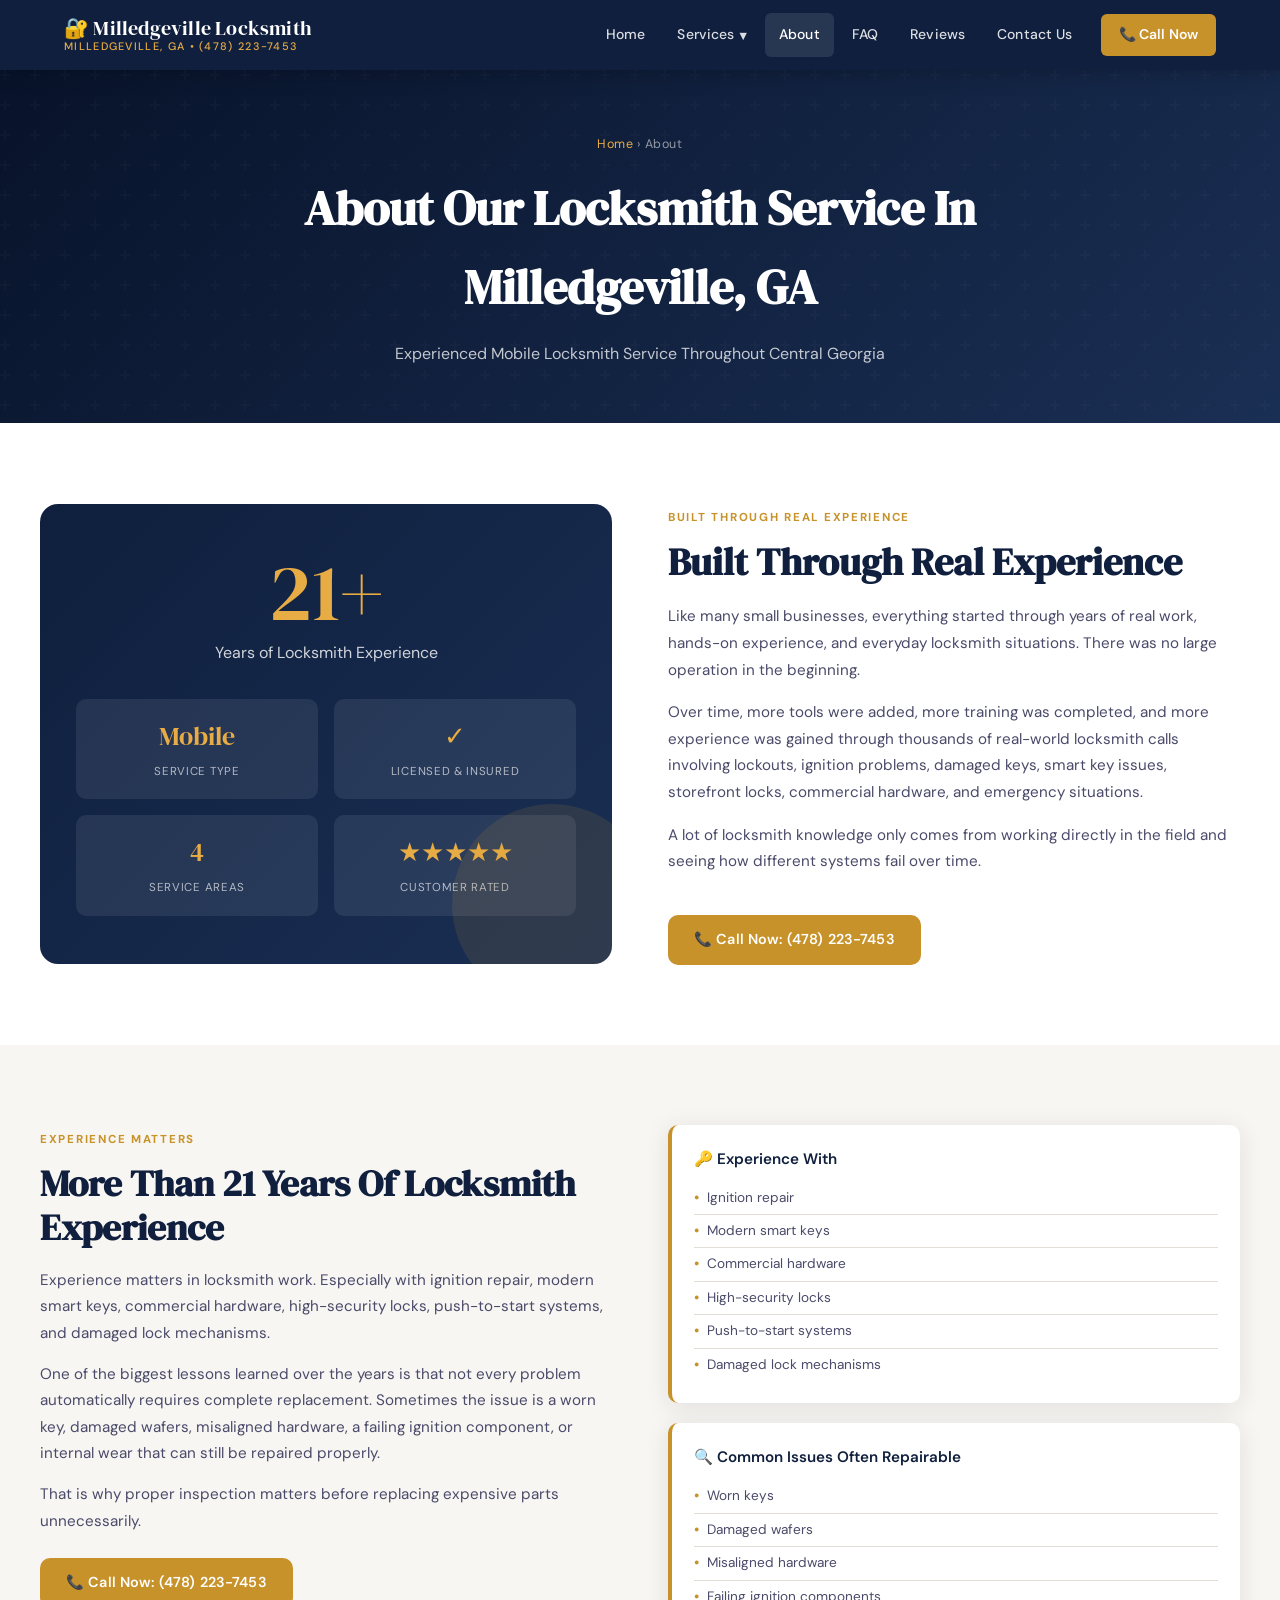
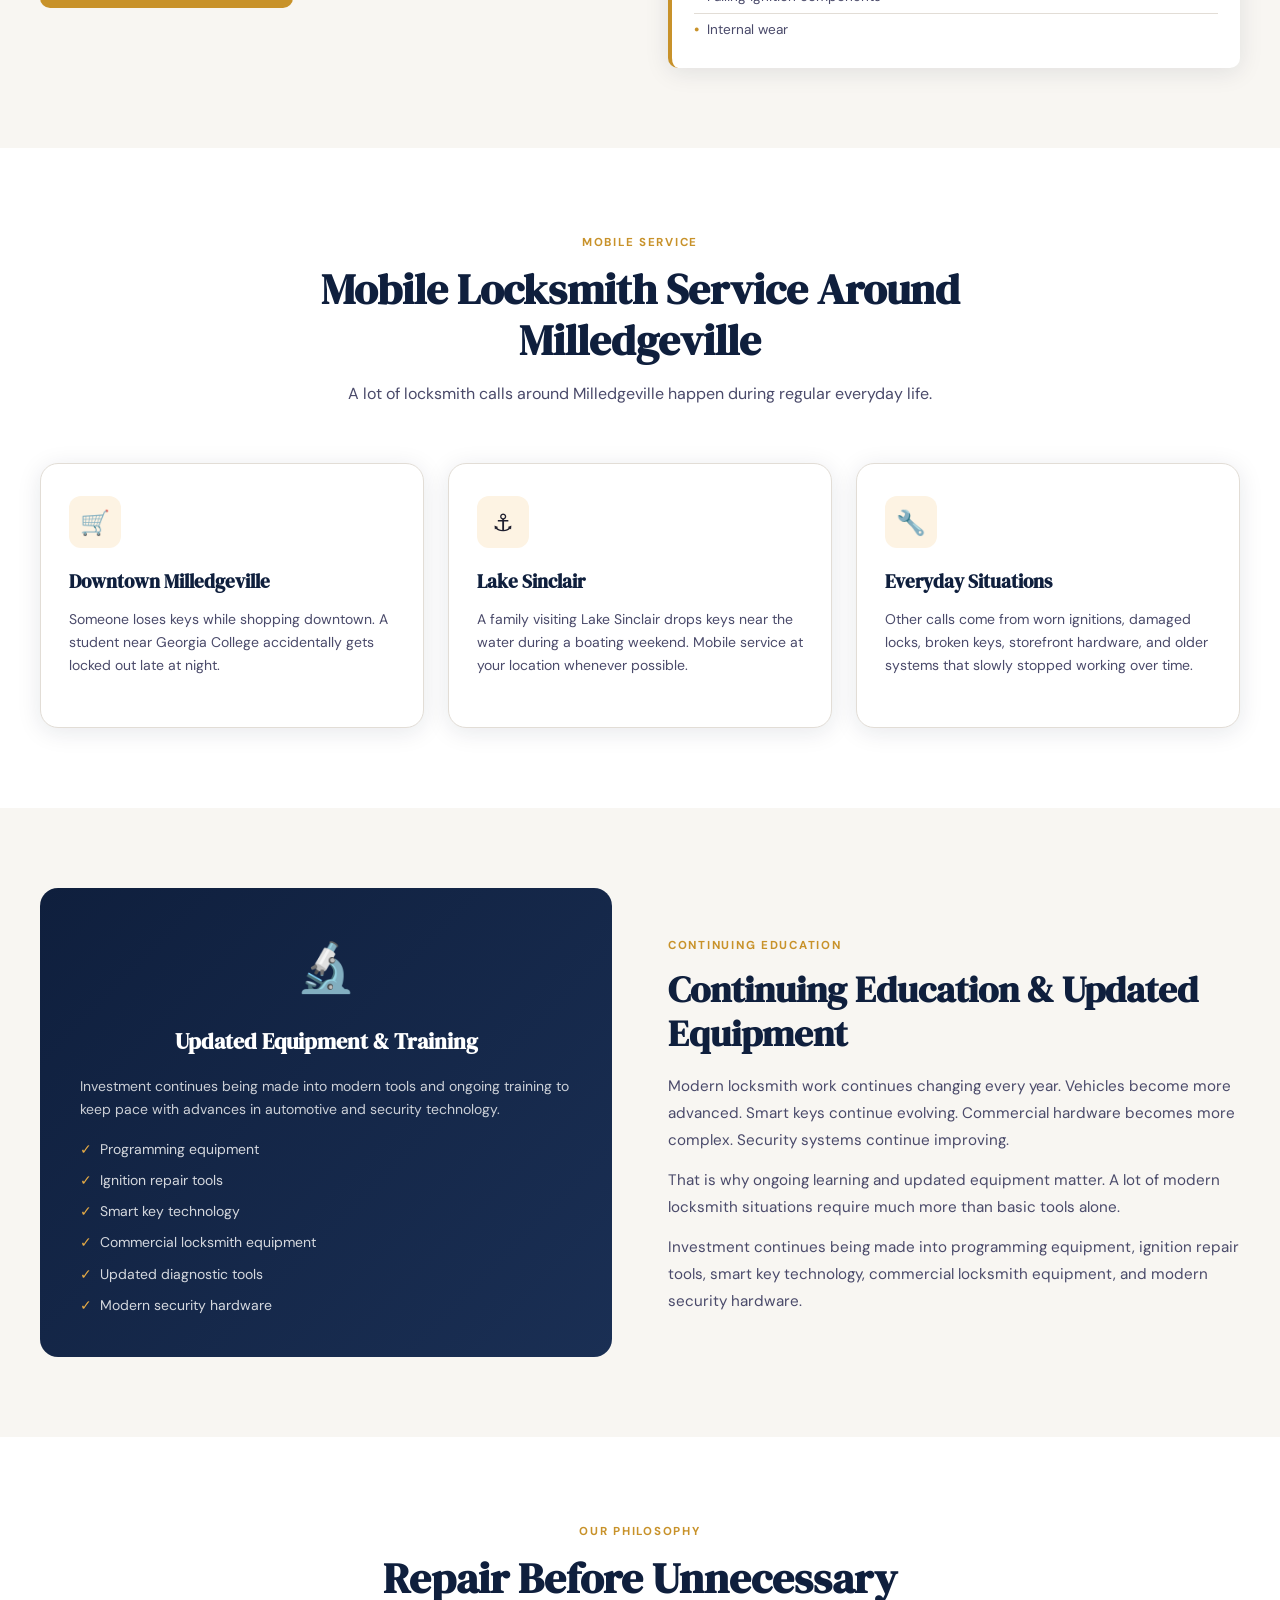
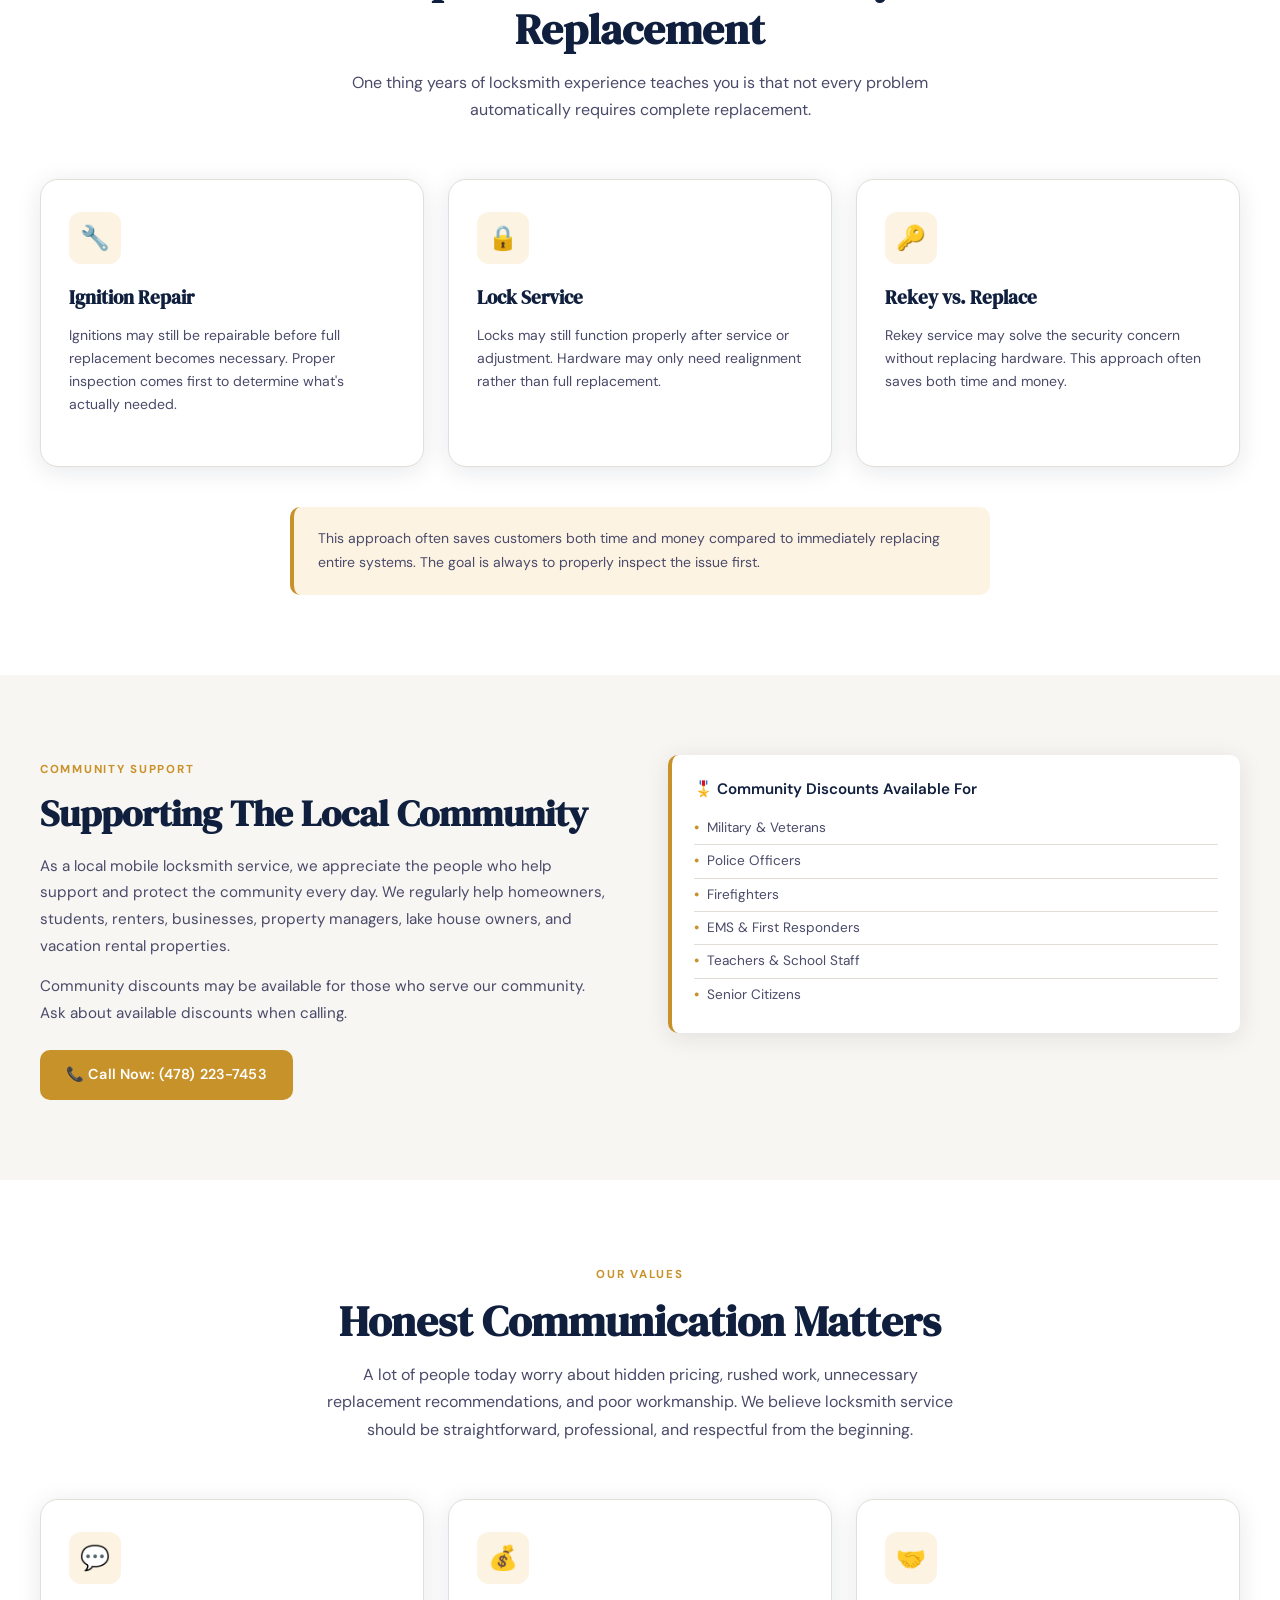
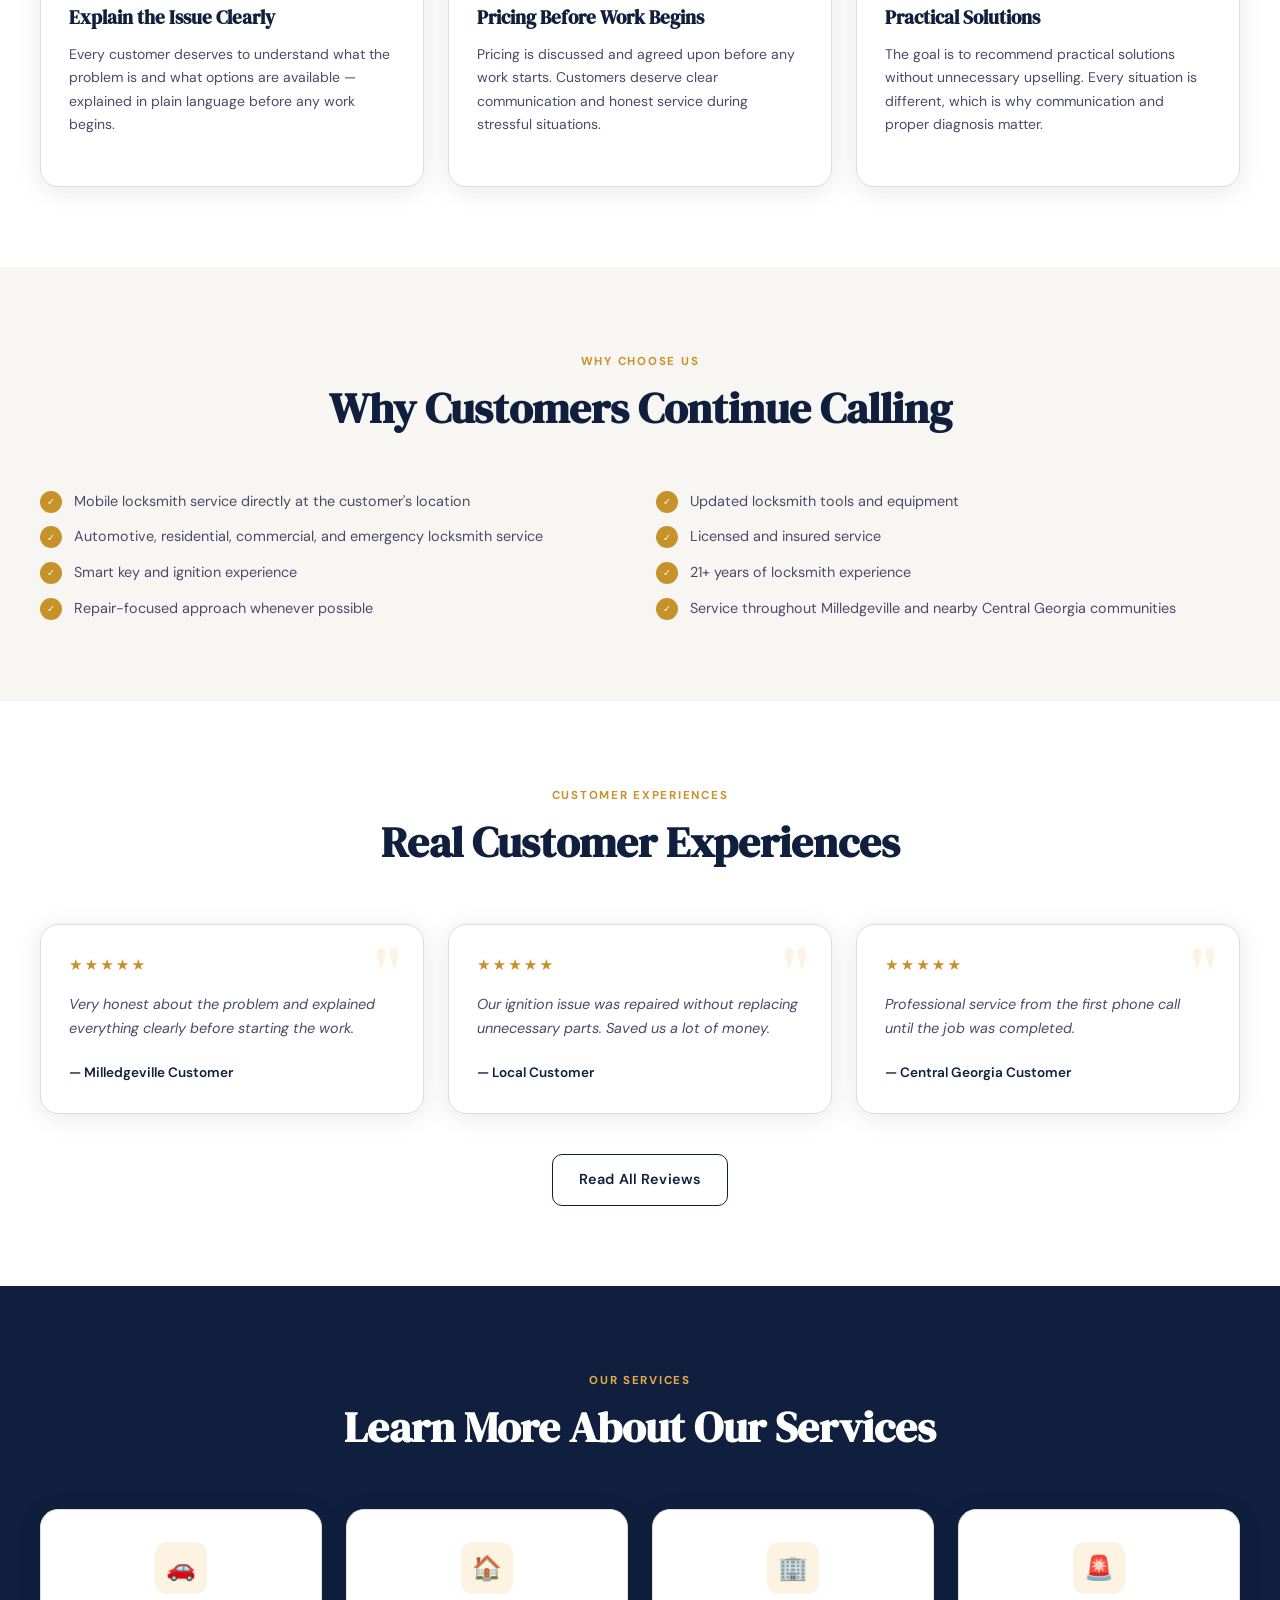
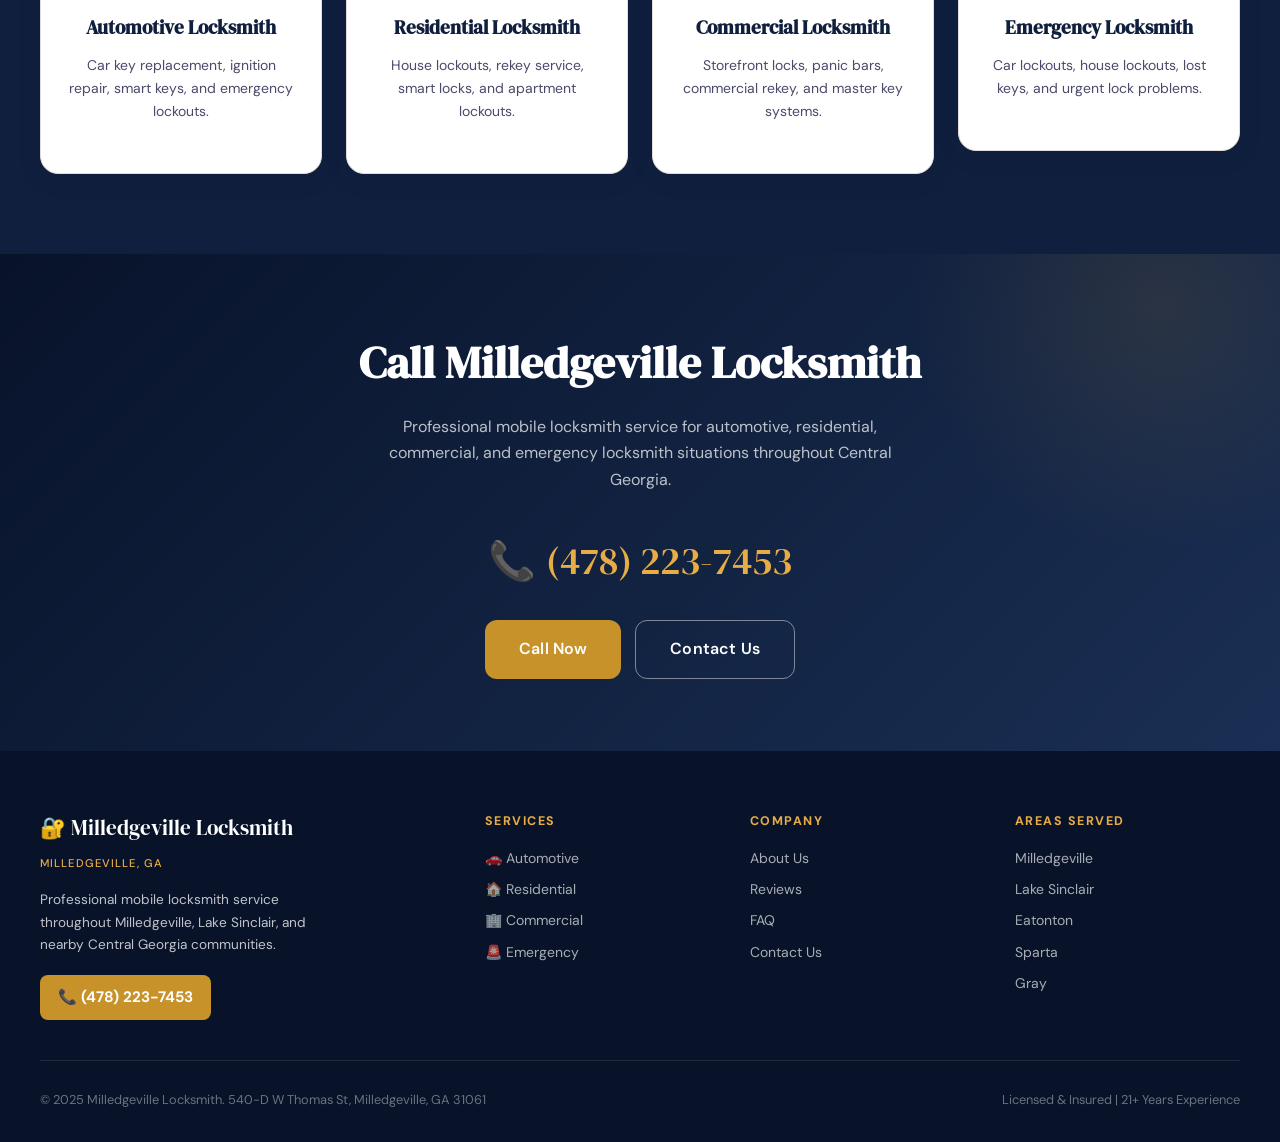
==== about.html @ 0404de69 "first commit" ====
<!DOCTYPE html>
<html lang="en">
<head>
  <meta charset="UTF-8">
  <meta name="viewport" content="width=device-width, initial-scale=1.0">
  <meta name="description" content="About Milledgeville Locksmith — 21+ years of experience, licensed and insured, repair-focused approach throughout Central Georgia.">
  <title>About Us | Milledgeville Locksmith</title>
  <link rel="preconnect" href="https://fonts.googleapis.com">
  <link rel="preconnect" href="https://fonts.gstatic.com" crossorigin>
  <link href="https://fonts.googleapis.com/css2?family=DM+Serif+Display:ital@0;1&family=DM+Sans:ital,opsz,wght@0,9..40,300;0,9..40,400;0,9..40,500;0,9..40,600;0,9..40,700;1,9..40,400&display=swap" rel="stylesheet">
  <link rel="stylesheet" href="style.css">
</head>
<body>

<nav class="navbar" role="navigation" aria-label="Main navigation">
  <div class="nav-container">
    <a href="../index.html" class="nav-logo">
      <span class="logo-main">🔐 Milledgeville Locksmith</span>
      <span class="logo-sub">Milledgeville, GA &bull; (478) 223-7453</span>
    </a>
    <ul class="nav-menu" role="menubar">
      <li class="nav-item"><a href="../index.html" class="nav-link">Home</a></li>
      <li class="nav-item">
        <a href="services.html" class="nav-link" aria-haspopup="true">Services <span class="chevron">▼</span></a>
        <div class="dropdown">
          <a href="automotive.html"><span class="dd-icon">🚗</span> Automotive Locksmith</a>
          <a href="residential.html"><span class="dd-icon">🏠</span> Residential Locksmith</a>
          <a href="commercial.html"><span class="dd-icon">🏢</span> Commercial Locksmith</a>
          <a href="emergency.html"><span class="dd-icon">🚨</span> Emergency Locksmith</a>
        </div>
      </li>
      <li class="nav-item"><a href="about.html" class="nav-link active">About</a></li>
      <li class="nav-item"><a href="faq.html" class="nav-link">FAQ</a></li>
      <li class="nav-item"><a href="reviews.html" class="nav-link">Reviews</a></li>
      <li class="nav-item"><a href="contact.html" class="nav-link">Contact Us</a></li>
      <li class="nav-item"><a href="tel:4782237453" class="nav-link nav-cta">📞 Call Now</a></li>
    </ul>
    <button class="hamburger" aria-label="Toggle menu" aria-expanded="false" aria-controls="mobile-nav" onclick="toggleNav(this)">
      <span></span><span></span><span></span>
    </button>
  </div>
  <div class="nav-mobile" id="mobile-nav">
    <a href="../index.html">Home</a>
    <span class="mobile-section-title">Services</span>
    <a href="automotive.html">🚗 Automotive Locksmith</a>
    <a href="residential.html">🏠 Residential Locksmith</a>
    <a href="commercial.html">🏢 Commercial Locksmith</a>
    <a href="emergency.html">🚨 Emergency Locksmith</a>
    <a href="about.html">About</a>
    <a href="faq.html">FAQ</a>
    <a href="reviews.html">Reviews</a>
    <a href="contact.html">Contact Us</a>
    <a href="tel:4782237453" class="mobile-cta">📞 Call (478) 223-7453</a>
  </div>
</nav>

<header class="page-header">
  <div class="page-header-inner">
    <div class="breadcrumb"><a href="../index.html">Home</a> › About</div>
    <h1>About Our Locksmith Service In Milledgeville, GA</h1>
    <p>Experienced Mobile Locksmith Service Throughout Central Georgia</p>
  </div>
</header>

<!-- ABOUT INTRO -->
<section class="section section-light">
  <div class="container">
    <div class="about-split">
      <div class="about-visual">
        <span class="big-num">21+</span>
        <div class="big-label">Years of Locksmith Experience</div>
        <div class="about-stats">
          <div class="about-stat">
            <span class="n">Mobile</span>
            <span class="l">Service Type</span>
          </div>
          <div class="about-stat">
            <span class="n">✓</span>
            <span class="l">Licensed &amp; Insured</span>
          </div>
          <div class="about-stat">
            <span class="n">4</span>
            <span class="l">Service Areas</span>
          </div>
          <div class="about-stat">
            <span class="n">★★★★★</span>
            <span class="l">Customer Rated</span>
          </div>
        </div>
      </div>
      <div class="about-text">
        <span class="section-tag">Built Through Real Experience</span>
        <h2>Built Through Real Experience</h2>
        <p>Like many small businesses, everything started through years of real work, hands-on experience, and everyday locksmith situations. There was no large operation in the beginning.</p>
        <p>Over time, more tools were added, more training was completed, and more experience was gained through thousands of real-world locksmith calls involving lockouts, ignition problems, damaged keys, smart key issues, storefront locks, commercial hardware, and emergency situations.</p>
        <p>A lot of locksmith knowledge only comes from working directly in the field and seeing how different systems fail over time.</p>
        <a href="tel:4782237453" class="btn btn-primary mt-24">📞 Call Now: (478) 223-7453</a>
      </div>
    </div>
  </div>
</section>

<!-- 21 YEARS -->
<section class="section section-alt">
  <div class="container">
    <div class="two-col" style="align-items:start;gap:56px;">
      <div>
        <span class="section-tag">Experience Matters</span>
        <h2 style="font-family:var(--font-display);font-size:clamp(1.7rem,3vw,2.3rem);color:var(--navy);margin-bottom:18px;line-height:1.2;">More Than 21 Years Of Locksmith Experience</h2>
        <p style="color:var(--text-mid);line-height:1.75;font-size:0.95rem;margin-bottom:14px;">Experience matters in locksmith work. Especially with ignition repair, modern smart keys, commercial hardware, high-security locks, push-to-start systems, and damaged lock mechanisms.</p>
        <p style="color:var(--text-mid);line-height:1.75;font-size:0.95rem;margin-bottom:14px;">One of the biggest lessons learned over the years is that not every problem automatically requires complete replacement. Sometimes the issue is a worn key, damaged wafers, misaligned hardware, a failing ignition component, or internal wear that can still be repaired properly.</p>
        <p style="color:var(--text-mid);line-height:1.75;font-size:0.95rem;">That is why proper inspection matters before replacing expensive parts unnecessarily.</p>
        <a href="tel:4782237453" class="btn btn-primary mt-24">📞 Call Now: (478) 223-7453</a>
      </div>
      <div>
        <div class="discount-card" style="margin-bottom:20px;">
          <h4>🔑 Experience With</h4>
          <ul>
            <li>Ignition repair</li>
            <li>Modern smart keys</li>
            <li>Commercial hardware</li>
            <li>High-security locks</li>
            <li>Push-to-start systems</li>
            <li>Damaged lock mechanisms</li>
          </ul>
        </div>
        <div class="discount-card">
          <h4>🔍 Common Issues Often Repairable</h4>
          <ul>
            <li>Worn keys</li>
            <li>Damaged wafers</li>
            <li>Misaligned hardware</li>
            <li>Failing ignition components</li>
            <li>Internal wear</li>
          </ul>
        </div>
      </div>
    </div>
  </div>
</section>

<!-- MOBILE SERVICE -->
<section class="section section-light">
  <div class="container">
    <div class="section-header">
      <span class="section-tag">Mobile Service</span>
      <h2>Mobile Locksmith Service Around Milledgeville</h2>
      <p>A lot of locksmith calls around Milledgeville happen during regular everyday life.</p>
    </div>
    <div class="card-grid">
      <div class="card">
        <div class="card-icon">🛒</div>
        <h3>Downtown Milledgeville</h3>
        <p>Someone loses keys while shopping downtown. A student near Georgia College accidentally gets locked out late at night.</p>
      </div>
      <div class="card">
        <div class="card-icon">⚓</div>
        <h3>Lake Sinclair</h3>
        <p>A family visiting Lake Sinclair drops keys near the water during a boating weekend. Mobile service at your location whenever possible.</p>
      </div>
      <div class="card">
        <div class="card-icon">🔧</div>
        <h3>Everyday Situations</h3>
        <p>Other calls come from worn ignitions, damaged locks, broken keys, storefront hardware, and older systems that slowly stopped working over time.</p>
      </div>
    </div>
  </div>
</section>

<!-- CONTINUING EDUCATION -->
<section class="section section-alt">
  <div class="container">
    <div class="two-col" style="align-items:center;gap:56px;">
      <div style="background:linear-gradient(135deg,var(--navy) 0%,var(--navy-mid) 100%);border-radius:var(--radius-lg);padding:40px;color:white;">
        <div style="font-size:3rem;margin-bottom:16px;text-align:center;">🔬</div>
        <h3 style="font-family:var(--font-display);font-size:1.4rem;margin-bottom:14px;text-align:center;">Updated Equipment &amp; Training</h3>
        <p style="color:rgba(255,255,255,0.78);font-size:0.875rem;line-height:1.7;margin-bottom:16px;">Investment continues being made into modern tools and ongoing training to keep pace with advances in automotive and security technology.</p>
        <ul style="display:flex;flex-direction:column;gap:8px;">
          <li style="font-size:0.875rem;color:rgba(255,255,255,0.82);display:flex;align-items:center;gap:8px;"><span style="color:var(--gold-light);">✓</span> Programming equipment</li>
          <li style="font-size:0.875rem;color:rgba(255,255,255,0.82);display:flex;align-items:center;gap:8px;"><span style="color:var(--gold-light);">✓</span> Ignition repair tools</li>
          <li style="font-size:0.875rem;color:rgba(255,255,255,0.82);display:flex;align-items:center;gap:8px;"><span style="color:var(--gold-light);">✓</span> Smart key technology</li>
          <li style="font-size:0.875rem;color:rgba(255,255,255,0.82);display:flex;align-items:center;gap:8px;"><span style="color:var(--gold-light);">✓</span> Commercial locksmith equipment</li>
          <li style="font-size:0.875rem;color:rgba(255,255,255,0.82);display:flex;align-items:center;gap:8px;"><span style="color:var(--gold-light);">✓</span> Updated diagnostic tools</li>
          <li style="font-size:0.875rem;color:rgba(255,255,255,0.82);display:flex;align-items:center;gap:8px;"><span style="color:var(--gold-light);">✓</span> Modern security hardware</li>
        </ul>
      </div>
      <div>
        <span class="section-tag">Continuing Education</span>
        <h2 style="font-family:var(--font-display);font-size:clamp(1.7rem,3vw,2.3rem);color:var(--navy);margin-bottom:18px;line-height:1.2;">Continuing Education &amp; Updated Equipment</h2>
        <p style="color:var(--text-mid);line-height:1.75;font-size:0.95rem;margin-bottom:14px;">Modern locksmith work continues changing every year. Vehicles become more advanced. Smart keys continue evolving. Commercial hardware becomes more complex. Security systems continue improving.</p>
        <p style="color:var(--text-mid);line-height:1.75;font-size:0.95rem;margin-bottom:14px;">That is why ongoing learning and updated equipment matter. A lot of modern locksmith situations require much more than basic tools alone.</p>
        <p style="color:var(--text-mid);line-height:1.75;font-size:0.95rem;">Investment continues being made into programming equipment, ignition repair tools, smart key technology, commercial locksmith equipment, and modern security hardware.</p>
      </div>
    </div>
  </div>
</section>

<!-- REPAIR BEFORE REPLACEMENT -->
<section class="section section-light">
  <div class="container">
    <div class="section-header">
      <span class="section-tag">Our Philosophy</span>
      <h2>Repair Before Unnecessary Replacement</h2>
      <p>One thing years of locksmith experience teaches you is that not every problem automatically requires complete replacement.</p>
    </div>
    <div class="card-grid">
      <div class="card">
        <div class="card-icon">🔧</div>
        <h3>Ignition Repair</h3>
        <p>Ignitions may still be repairable before full replacement becomes necessary. Proper inspection comes first to determine what's actually needed.</p>
      </div>
      <div class="card">
        <div class="card-icon">🔒</div>
        <h3>Lock Service</h3>
        <p>Locks may still function properly after service or adjustment. Hardware may only need realignment rather than full replacement.</p>
      </div>
      <div class="card">
        <div class="card-icon">🔑</div>
        <h3>Rekey vs. Replace</h3>
        <p>Rekey service may solve the security concern without replacing hardware. This approach often saves both time and money.</p>
      </div>
    </div>
    <div class="info-box mt-24" style="max-width:700px;margin:40px auto 0;">This approach often saves customers both time and money compared to immediately replacing entire systems. The goal is always to properly inspect the issue first.</div>
  </div>
</section>

<!-- COMMUNITY -->
<section class="section section-alt">
  <div class="container">
    <div class="two-col" style="align-items:start;gap:56px;">
      <div>
        <span class="section-tag">Community Support</span>
        <h2 style="font-family:var(--font-display);font-size:clamp(1.7rem,3vw,2.3rem);color:var(--navy);margin-bottom:18px;line-height:1.2;">Supporting The Local Community</h2>
        <p style="color:var(--text-mid);line-height:1.75;font-size:0.95rem;margin-bottom:14px;">As a local mobile locksmith service, we appreciate the people who help support and protect the community every day. We regularly help homeowners, students, renters, businesses, property managers, lake house owners, and vacation rental properties.</p>
        <p style="color:var(--text-mid);line-height:1.75;font-size:0.95rem;">Community discounts may be available for those who serve our community. Ask about available discounts when calling.</p>
        <a href="tel:4782237453" class="btn btn-primary mt-24">📞 Call Now: (478) 223-7453</a>
      </div>
      <div class="discount-card">
        <h4>🎖️ Community Discounts Available For</h4>
        <ul>
          <li>Military &amp; Veterans</li>
          <li>Police Officers</li>
          <li>Firefighters</li>
          <li>EMS &amp; First Responders</li>
          <li>Teachers &amp; School Staff</li>
          <li>Senior Citizens</li>
        </ul>
      </div>
    </div>
  </div>
</section>

<!-- HONEST COMMUNICATION -->
<section class="section section-light">
  <div class="container">
    <div class="section-header">
      <span class="section-tag">Our Values</span>
      <h2>Honest Communication Matters</h2>
      <p>A lot of people today worry about hidden pricing, rushed work, unnecessary replacement recommendations, and poor workmanship. We believe locksmith service should be straightforward, professional, and respectful from the beginning.</p>
    </div>
    <div class="card-grid">
      <div class="card">
        <div class="card-icon">💬</div>
        <h3>Explain the Issue Clearly</h3>
        <p>Every customer deserves to understand what the problem is and what options are available — explained in plain language before any work begins.</p>
      </div>
      <div class="card">
        <div class="card-icon">💰</div>
        <h3>Pricing Before Work Begins</h3>
        <p>Pricing is discussed and agreed upon before any work starts. Customers deserve clear communication and honest service during stressful situations.</p>
      </div>
      <div class="card">
        <div class="card-icon">🤝</div>
        <h3>Practical Solutions</h3>
        <p>The goal is to recommend practical solutions without unnecessary upselling. Every situation is different, which is why communication and proper diagnosis matter.</p>
      </div>
    </div>
  </div>
</section>

<!-- WHY US -->
<section class="section section-alt">
  <div class="container">
    <div class="section-header">
      <span class="section-tag">Why Choose Us</span>
      <h2>Why Customers Continue Calling</h2>
    </div>
    <div class="two-col">
      <ul class="checklist">
        <li><span class="check-icon">✓</span> Mobile locksmith service directly at the customer's location</li>
        <li><span class="check-icon">✓</span> Automotive, residential, commercial, and emergency locksmith service</li>
        <li><span class="check-icon">✓</span> Smart key and ignition experience</li>
        <li><span class="check-icon">✓</span> Repair-focused approach whenever possible</li>
      </ul>
      <ul class="checklist">
        <li><span class="check-icon">✓</span> Updated locksmith tools and equipment</li>
        <li><span class="check-icon">✓</span> Licensed and insured service</li>
        <li><span class="check-icon">✓</span> 21+ years of locksmith experience</li>
        <li><span class="check-icon">✓</span> Service throughout Milledgeville and nearby Central Georgia communities</li>
      </ul>
    </div>
  </div>
</section>

<!-- REVIEWS -->
<section class="section section-light">
  <div class="container">
    <div class="section-header">
      <span class="section-tag">Customer Experiences</span>
      <h2>Real Customer Experiences</h2>
    </div>
    <div class="review-grid">
      <div class="review-card">
        <div class="stars">★★★★★</div>
        <p class="review-text">Very honest about the problem and explained everything clearly before starting the work.</p>
        <span class="reviewer">— Milledgeville Customer</span>
      </div>
      <div class="review-card">
        <div class="stars">★★★★★</div>
        <p class="review-text">Our ignition issue was repaired without replacing unnecessary parts. Saved us a lot of money.</p>
        <span class="reviewer">— Local Customer</span>
      </div>
      <div class="review-card">
        <div class="stars">★★★★★</div>
        <p class="review-text">Professional service from the first phone call until the job was completed.</p>
        <span class="reviewer">— Central Georgia Customer</span>
      </div>
    </div>
    <div class="text-center mt-40">
      <a href="reviews.html" class="btn btn-outline">Read All Reviews</a>
    </div>
  </div>
</section>

<!-- SERVICES LINKS -->
<section class="section section-dark">
  <div class="container">
    <div class="section-header">
      <span class="section-tag">Our Services</span>
      <h2>Learn More About Our Services</h2>
    </div>
    <div class="card-grid">
      <a href="automotive.html" style="text-decoration:none;">
        <div class="card" style="text-align:center;cursor:pointer;">
          <div class="card-icon" style="margin:0 auto 18px;">🚗</div>
          <h3>Automotive Locksmith</h3>
          <p>Car key replacement, ignition repair, smart keys, and emergency lockouts.</p>
        </div>
      </a>
      <a href="residential.html" style="text-decoration:none;">
        <div class="card" style="text-align:center;cursor:pointer;">
          <div class="card-icon" style="margin:0 auto 18px;">🏠</div>
          <h3>Residential Locksmith</h3>
          <p>House lockouts, rekey service, smart locks, and apartment lockouts.</p>
        </div>
      </a>
      <a href="commercial.html" style="text-decoration:none;">
        <div class="card" style="text-align:center;cursor:pointer;">
          <div class="card-icon" style="margin:0 auto 18px;">🏢</div>
          <h3>Commercial Locksmith</h3>
          <p>Storefront locks, panic bars, commercial rekey, and master key systems.</p>
        </div>
      </a>
      <a href="emergency.html" style="text-decoration:none;">
        <div class="card" style="text-align:center;cursor:pointer;">
          <div class="card-icon" style="margin:0 auto 18px;">🚨</div>
          <h3>Emergency Locksmith</h3>
          <p>Car lockouts, house lockouts, lost keys, and urgent lock problems.</p>
        </div>
      </a>
    </div>
  </div>
</section>

<div class="cta-band">
  <div class="container">
    <h2>Call Milledgeville Locksmith</h2>
    <p>Professional mobile locksmith service for automotive, residential, commercial, and emergency locksmith situations throughout Central Georgia.</p>
    <div class="phone-big">📞 <a href="tel:4782237453" style="color:inherit;">(478) 223-7453</a></div>
    <div style="display:flex;gap:14px;justify-content:center;flex-wrap:wrap;">
      <a href="tel:4782237453" class="btn btn-primary btn-lg">Call Now</a>
      <a href="contact.html" class="btn btn-outline-white btn-lg">Contact Us</a>
    </div>
  </div>
</div>

<footer role="contentinfo">
  <div class="footer-grid">
    <div class="footer-brand">
      <span class="logo-main">🔐 Milledgeville Locksmith</span>
      <span class="logo-sub">Milledgeville, GA</span>
      <p>Professional mobile locksmith service throughout Milledgeville, Lake Sinclair, and nearby Central Georgia communities.</p>
      <a href="tel:4782237453" class="footer-phone">📞 (478) 223-7453</a>
    </div>
    <div class="footer-col">
      <h4>Services</h4>
      <ul>
        <li><a href="automotive.html">🚗 Automotive</a></li>
        <li><a href="residential.html">🏠 Residential</a></li>
        <li><a href="commercial.html">🏢 Commercial</a></li>
        <li><a href="emergency.html">🚨 Emergency</a></li>
      </ul>
    </div>
    <div class="footer-col">
      <h4>Company</h4>
      <ul>
        <li><a href="about.html">About Us</a></li>
        <li><a href="reviews.html">Reviews</a></li>
        <li><a href="faq.html">FAQ</a></li>
        <li><a href="contact.html">Contact Us</a></li>
      </ul>
    </div>
    <div class="footer-col">
      <h4>Areas Served</h4>
      <ul>
        <li><a href="#">Milledgeville</a></li>
        <li><a href="#">Lake Sinclair</a></li>
        <li><a href="#">Eatonton</a></li>
        <li><a href="#">Sparta</a></li>
        <li><a href="#">Gray</a></li>
      </ul>
    </div>
  </div>
  <div class="footer-bottom">
    <span>© 2025 Milledgeville Locksmith. 540-D W Thomas St, Milledgeville, GA 31061</span>
    <span>Licensed &amp; Insured | 21+ Years Experience</span>
  </div>
</footer>

<script>
function toggleNav(btn) {
  const menu = document.getElementById('mobile-nav');
  const open = menu.classList.toggle('open');
  btn.classList.toggle('open', open);
  btn.setAttribute('aria-expanded', open);
}
</script>
</body>
</html>
---- style.css ----
/* ===== FONTS ===== */
@import url('https://fonts.googleapis.com/css2?family=DM+Serif+Display:ital@0;1&family=DM+Sans:ital,opsz,wght@0,9..40,300;0,9..40,400;0,9..40,500;0,9..40,600;0,9..40,700;1,9..40,400&display=swap');

/* ===== CSS VARIABLES ===== */
:root {
  --navy: #0f1f3d;
  --navy-dark: #08132a;
  --navy-mid: #1a2f54;
  --gold: #c8922a;
  --gold-light: #e8ac45;
  --gold-pale: #fdf3e3;
  --white: #ffffff;
  --off-white: #f8f6f2;
  --text: #1e1e2e;
  --text-mid: #4a4a6a;
  --text-light: #7a7a9a;
  --border: #e2ddd6;
  --shadow: 0 4px 24px rgba(15,31,61,0.10);
  --shadow-lg: 0 12px 48px rgba(15,31,61,0.18);
  --radius: 10px;
  --radius-lg: 18px;
  --transition: 0.22s cubic-bezier(0.4,0,0.2,1);
  --font-display: 'DM Serif Display', Georgia, serif;
  --font-body: 'DM Sans', system-ui, sans-serif;
}

/* ===== RESET ===== */
*, *::before, *::after { box-sizing: border-box; margin: 0; padding: 0; }
html { scroll-behavior: smooth; font-size: 16px; }
body {
  font-family: var(--font-body);
  color: var(--text);
  background: var(--off-white);
  line-height: 1.65;
  -webkit-font-smoothing: antialiased;
}
img { max-width: 100%; display: block; }
a { color: inherit; text-decoration: none; }
ul { list-style: none; }
button { cursor: pointer; font-family: inherit; border: none; background: none; }

/* ===== NAVBAR ===== */
.navbar {
  position: sticky;
  top: 0;
  z-index: 1000;
  background: var(--navy);
  box-shadow: 0 2px 20px rgba(0,0,0,0.25);
}
.nav-container {
  max-width: 1200px;
  margin: 0 auto;
  padding: 0 24px;
  display: flex;
  align-items: center;
  justify-content: space-between;
  height: 70px;
}
.nav-logo {
  display: flex;
  flex-direction: column;
  line-height: 1.15;
}
.nav-logo .logo-main {
  font-family: var(--font-display);
  font-size: 1.25rem;
  color: var(--white);
  letter-spacing: 0.01em;
}
.nav-logo .logo-sub {
  font-size: 0.68rem;
  color: var(--gold-light);
  letter-spacing: 0.12em;
  text-transform: uppercase;
  font-weight: 500;
}
.nav-menu {
  display: flex;
  align-items: center;
  gap: 4px;
}
.nav-item {
  position: relative;
}
.nav-link {
  display: flex;
  align-items: center;
  gap: 5px;
  padding: 10px 14px;
  font-size: 0.875rem;
  font-weight: 500;
  color: rgba(255,255,255,0.85);
  border-radius: 6px;
  transition: background var(--transition), color var(--transition);
  letter-spacing: 0.01em;
}
.nav-link:hover, .nav-link.active {
  background: rgba(255,255,255,0.10);
  color: var(--white);
}
.nav-link .chevron {
  font-size: 0.6rem;
  transition: transform var(--transition);
  margin-top: 1px;
}
.nav-item:hover .chevron { transform: rotate(180deg); }

/* Dropdown */
.dropdown {
  position: absolute;
  top: calc(100% + 6px);
  left: 0;
  min-width: 230px;
  background: var(--white);
  border-radius: var(--radius);
  box-shadow: var(--shadow-lg);
  border: 1px solid var(--border);
  opacity: 0;
  visibility: hidden;
  transform: translateY(-8px);
  transition: opacity var(--transition), transform var(--transition), visibility var(--transition);
  overflow: hidden;
}
.nav-item:hover .dropdown,
.nav-item:focus-within .dropdown {
  opacity: 1;
  visibility: visible;
  transform: translateY(0);
}
.dropdown a {
  display: flex;
  align-items: center;
  gap: 10px;
  padding: 12px 18px;
  font-size: 0.875rem;
  font-weight: 500;
  color: var(--text);
  transition: background var(--transition), color var(--transition);
  border-bottom: 1px solid var(--border);
}
.dropdown a:last-child { border-bottom: none; }
.dropdown a:hover { background: var(--gold-pale); color: var(--gold); }
.dropdown a .dd-icon { font-size: 1rem; width: 20px; text-align: center; }

/* CTA button in nav */
.nav-cta {
  margin-left: 10px;
  background: var(--gold) !important;
  color: var(--white) !important;
  padding: 9px 18px !important;
  border-radius: 6px !important;
  font-weight: 600 !important;
  letter-spacing: 0.01em;
  transition: background var(--transition), box-shadow var(--transition) !important;
}
.nav-cta:hover {
  background: var(--gold-light) !important;
  box-shadow: 0 4px 16px rgba(200,146,42,0.4) !important;
}

/* Hamburger */
.hamburger {
  display: none;
  flex-direction: column;
  gap: 5px;
  padding: 8px;
  border-radius: 6px;
  transition: background var(--transition);
}
.hamburger:hover { background: rgba(255,255,255,0.1); }
.hamburger span {
  display: block;
  width: 24px;
  height: 2px;
  background: var(--white);
  border-radius: 2px;
  transition: transform var(--transition), opacity var(--transition);
}
.hamburger.open span:nth-child(1) { transform: translateY(7px) rotate(45deg); }
.hamburger.open span:nth-child(2) { opacity: 0; }
.hamburger.open span:nth-child(3) { transform: translateY(-7px) rotate(-45deg); }

/* Mobile nav */
.nav-mobile {
  display: none;
  flex-direction: column;
  background: var(--navy-dark);
  padding: 16px 24px 24px;
  border-top: 1px solid rgba(255,255,255,0.08);
}
.nav-mobile.open { display: flex; }
.nav-mobile a {
  display: block;
  padding: 12px 0;
  color: rgba(255,255,255,0.85);
  font-size: 0.9rem;
  font-weight: 500;
  border-bottom: 1px solid rgba(255,255,255,0.07);
  transition: color var(--transition);
}
.nav-mobile a:hover { color: var(--gold-light); }
.nav-mobile .mobile-section-title {
  font-size: 0.7rem;
  letter-spacing: 0.15em;
  text-transform: uppercase;
  color: var(--gold);
  font-weight: 600;
  padding: 14px 0 6px;
}
.nav-mobile .mobile-cta {
  margin-top: 16px;
  background: var(--gold);
  color: var(--white);
  text-align: center;
  padding: 13px;
  border-radius: var(--radius);
  font-weight: 600;
  font-size: 0.9rem;
}

/* ===== HERO ===== */
.hero {
  background: linear-gradient(135deg, var(--navy-dark) 0%, var(--navy-mid) 50%, #1a3560 100%);
  color: var(--white);
  padding: 80px 24px 90px;
  position: relative;
  overflow: hidden;
}
.hero::before {
  content: '';
  position: absolute;
  inset: 0;
  background: url("data:image/svg+xml,%3Csvg width='60' height='60' viewBox='0 0 60 60' xmlns='http://www.w3.org/2000/svg'%3E%3Cg fill='none' fill-rule='evenodd'%3E%3Cg fill='%23ffffff' fill-opacity='0.025'%3E%3Cpath d='M36 34v-4h-2v4h-4v2h4v4h2v-4h4v-2h-4zm0-30V0h-2v4h-4v2h4v4h2V6h4V4h-4zM6 34v-4H4v4H0v2h4v4h2v-4h4v-2H6zM6 4V0H4v4H0v2h4v4h2V6h4V4H6z'/%3E%3C/g%3E%3C/g%3E%3C/svg%3E");
  pointer-events: none;
}
.hero-inner {
  max-width: 820px;
  margin: 0 auto;
  text-align: center;
  position: relative;
  z-index: 1;
}
.hero-badge {
  display: inline-flex;
  align-items: center;
  gap: 8px;
  background: rgba(200,146,42,0.18);
  border: 1px solid rgba(200,146,42,0.35);
  color: var(--gold-light);
  font-size: 0.78rem;
  font-weight: 600;
  letter-spacing: 0.12em;
  text-transform: uppercase;
  padding: 6px 16px;
  border-radius: 100px;
  margin-bottom: 24px;
}
.hero h1 {
  font-family: var(--font-display);
  font-size: clamp(2.4rem, 5vw, 3.8rem);
  line-height: 1.12;
  margin-bottom: 20px;
  color: var(--white);
}
.hero h1 em {
  color: var(--gold-light);
  font-style: italic;
}
.hero-sub {
  font-size: 1.05rem;
  color: rgba(255,255,255,0.78);
  max-width: 580px;
  margin: 0 auto 36px;
  line-height: 1.7;
}
.hero-actions {
  display: flex;
  gap: 14px;
  justify-content: center;
  flex-wrap: wrap;
}
.hero-meta {
  display: flex;
  justify-content: center;
  gap: 32px;
  margin-top: 48px;
  padding-top: 40px;
  border-top: 1px solid rgba(255,255,255,0.12);
  flex-wrap: wrap;
}
.hero-stat { text-align: center; }
.hero-stat .stat-val {
  font-family: var(--font-display);
  font-size: 2.2rem;
  color: var(--gold-light);
  line-height: 1;
  display: block;
}
.hero-stat .stat-label {
  font-size: 0.78rem;
  color: rgba(255,255,255,0.65);
  letter-spacing: 0.06em;
  text-transform: uppercase;
  margin-top: 4px;
}

/* ===== BUTTONS ===== */
.btn {
  display: inline-flex;
  align-items: center;
  gap: 8px;
  padding: 13px 26px;
  border-radius: var(--radius);
  font-weight: 600;
  font-size: 0.9rem;
  letter-spacing: 0.01em;
  transition: all var(--transition);
  white-space: nowrap;
}
.btn-primary {
  background: var(--gold);
  color: var(--white);
}
.btn-primary:hover {
  background: var(--gold-light);
  box-shadow: 0 6px 24px rgba(200,146,42,0.45);
  transform: translateY(-1px);
}
.btn-outline-white {
  background: transparent;
  color: var(--white);
  border: 1.5px solid rgba(255,255,255,0.45);
}
.btn-outline-white:hover {
  background: rgba(255,255,255,0.10);
  border-color: rgba(255,255,255,0.7);
}
.btn-outline {
  background: transparent;
  color: var(--navy);
  border: 1.5px solid var(--navy);
}
.btn-outline:hover {
  background: var(--navy);
  color: var(--white);
}
.btn-lg {
  padding: 15px 34px;
  font-size: 1rem;
  border-radius: 12px;
}

/* ===== SECTIONS ===== */
.section {
  padding: 80px 24px;
}
.section-light { background: var(--white); }
.section-alt { background: var(--off-white); }
.section-dark {
  background: var(--navy);
  color: var(--white);
}
.container {
  max-width: 1200px;
  margin: 0 auto;
}
.section-header {
  text-align: center;
  max-width: 640px;
  margin: 0 auto 56px;
}
.section-tag {
  display: inline-block;
  font-size: 0.72rem;
  font-weight: 700;
  letter-spacing: 0.15em;
  text-transform: uppercase;
  color: var(--gold);
  margin-bottom: 12px;
}
.section-dark .section-tag { color: var(--gold-light); }
.section-header h2 {
  font-family: var(--font-display);
  font-size: clamp(1.8rem, 3.5vw, 2.7rem);
  line-height: 1.18;
  color: var(--navy);
  margin-bottom: 14px;
}
.section-dark .section-header h2 { color: var(--white); }
.section-header p {
  color: var(--text-mid);
  font-size: 1rem;
  line-height: 1.7;
}
.section-dark .section-header p { color: rgba(255,255,255,0.72); }

/* ===== CARDS ===== */
.card-grid {
  display: grid;
  grid-template-columns: repeat(auto-fit, minmax(280px, 1fr));
  gap: 24px;
}
.card {
  background: var(--white);
  border-radius: var(--radius-lg);
  padding: 32px 28px;
  border: 1px solid var(--border);
  box-shadow: var(--shadow);
  transition: transform var(--transition), box-shadow var(--transition);
}
.card:hover {
  transform: translateY(-4px);
  box-shadow: var(--shadow-lg);
}
.card-icon {
  width: 52px;
  height: 52px;
  background: var(--gold-pale);
  border-radius: 12px;
  display: flex;
  align-items: center;
  justify-content: center;
  font-size: 1.5rem;
  margin-bottom: 18px;
}
.card h3 {
  font-family: var(--font-display);
  font-size: 1.2rem;
  color: var(--navy);
  margin-bottom: 10px;
}
.card p {
  font-size: 0.875rem;
  color: var(--text-mid);
  line-height: 1.65;
  margin-bottom: 18px;
}
.card-link {
  display: inline-flex;
  align-items: center;
  gap: 5px;
  font-size: 0.85rem;
  font-weight: 600;
  color: var(--gold);
  transition: gap var(--transition);
}
.card-link:hover { gap: 9px; }

/* ===== SERVICE CARDS (full) ===== */
.service-card {
  background: var(--white);
  border-radius: var(--radius-lg);
  overflow: hidden;
  border: 1px solid var(--border);
  box-shadow: var(--shadow);
  transition: transform var(--transition), box-shadow var(--transition);
}
.service-card:hover {
  transform: translateY(-4px);
  box-shadow: var(--shadow-lg);
}
.service-card-header {
  background: linear-gradient(135deg, var(--navy) 0%, var(--navy-mid) 100%);
  padding: 28px;
  display: flex;
  align-items: center;
  gap: 16px;
}
.service-card-icon {
  font-size: 2rem;
  width: 52px;
  text-align: center;
}
.service-card-header h3 {
  font-family: var(--font-display);
  font-size: 1.3rem;
  color: var(--white);
}
.service-card-header span {
  font-size: 0.78rem;
  color: var(--gold-light);
}
.service-card-body {
  padding: 24px 28px 28px;
}
.service-card-body ul {
  display: flex;
  flex-direction: column;
  gap: 8px;
  margin-bottom: 20px;
}
.service-card-body ul li {
  display: flex;
  align-items: center;
  gap: 10px;
  font-size: 0.875rem;
  color: var(--text-mid);
}
.service-card-body ul li::before {
  content: '✓';
  color: var(--gold);
  font-weight: 700;
  font-size: 0.8rem;
  flex-shrink: 0;
}

/* ===== TRUST BAR ===== */
.trust-bar {
  background: var(--gold-pale);
  border-top: 2px solid var(--gold);
  border-bottom: 2px solid var(--gold);
  padding: 28px 24px;
}
.trust-bar-inner {
  max-width: 1200px;
  margin: 0 auto;
  display: flex;
  justify-content: center;
  gap: 40px;
  flex-wrap: wrap;
}
.trust-item {
  display: flex;
  align-items: center;
  gap: 10px;
  font-size: 0.875rem;
  font-weight: 600;
  color: var(--navy);
}
.trust-item .trust-icon { font-size: 1.2rem; }

/* ===== CHECKLIST ===== */
.checklist {
  display: flex;
  flex-direction: column;
  gap: 12px;
}
.checklist li {
  display: flex;
  align-items: flex-start;
  gap: 12px;
  font-size: 0.9rem;
  color: var(--text-mid);
}
.check-icon {
  width: 22px;
  height: 22px;
  background: var(--gold);
  border-radius: 50%;
  display: flex;
  align-items: center;
  justify-content: center;
  color: white;
  font-size: 0.6rem;
  flex-shrink: 0;
  margin-top: 1px;
}

/* ===== REVIEWS ===== */
.review-grid {
  display: grid;
  grid-template-columns: repeat(auto-fit, minmax(280px, 1fr));
  gap: 24px;
}
.review-card {
  background: var(--white);
  border-radius: var(--radius-lg);
  padding: 28px;
  border: 1px solid var(--border);
  box-shadow: var(--shadow);
  position: relative;
}
.review-card::before {
  content: '"';
  position: absolute;
  top: 16px;
  right: 22px;
  font-family: var(--font-display);
  font-size: 4rem;
  color: var(--gold-pale);
  line-height: 1;
}
.stars {
  color: var(--gold);
  font-size: 0.95rem;
  letter-spacing: 2px;
  margin-bottom: 14px;
}
.review-text {
  font-size: 0.9rem;
  color: var(--text-mid);
  line-height: 1.7;
  font-style: italic;
  margin-bottom: 18px;
}
.reviewer {
  font-weight: 600;
  font-size: 0.85rem;
  color: var(--navy);
}

/* ===== FAQ ===== */
.faq-list {
  max-width: 780px;
  margin: 0 auto;
  display: flex;
  flex-direction: column;
  gap: 12px;
}
.faq-item {
  background: var(--white);
  border: 1px solid var(--border);
  border-radius: var(--radius);
  overflow: hidden;
}
.faq-q {
  width: 100%;
  text-align: left;
  padding: 20px 24px;
  font-size: 0.95rem;
  font-weight: 600;
  color: var(--navy);
  display: flex;
  justify-content: space-between;
  align-items: center;
  gap: 12px;
  transition: background var(--transition);
}
.faq-q:hover { background: var(--gold-pale); }
.faq-q.open { background: var(--gold-pale); color: var(--gold); }
.faq-q .faq-icon {
  width: 24px;
  height: 24px;
  background: var(--navy);
  border-radius: 50%;
  display: flex;
  align-items: center;
  justify-content: center;
  color: white;
  font-size: 0.75rem;
  flex-shrink: 0;
  transition: transform var(--transition), background var(--transition);
}
.faq-q.open .faq-icon {
  transform: rotate(45deg);
  background: var(--gold);
}
.faq-a {
  display: none;
  padding: 0 24px 20px;
  font-size: 0.9rem;
  color: var(--text-mid);
  line-height: 1.7;
  border-top: 1px solid var(--border);
  padding-top: 16px;
}
.faq-a.open { display: block; }

/* ===== AREAS GRID ===== */
.areas-grid {
  display: grid;
  grid-template-columns: repeat(auto-fit, minmax(160px, 1fr));
  gap: 14px;
  margin-top: 32px;
}
.area-pill {
  background: rgba(255,255,255,0.08);
  border: 1px solid rgba(255,255,255,0.15);
  border-radius: 8px;
  padding: 14px 18px;
  text-align: center;
  font-weight: 500;
  font-size: 0.875rem;
  color: rgba(255,255,255,0.85);
  transition: background var(--transition), border-color var(--transition);
}
.area-pill:hover {
  background: rgba(200,146,42,0.15);
  border-color: rgba(200,146,42,0.4);
  color: var(--gold-light);
}

/* ===== CTA BAND ===== */
.cta-band {
  background: linear-gradient(135deg, var(--navy-dark) 0%, var(--navy-mid) 100%);
  padding: 72px 24px;
  text-align: center;
  color: var(--white);
  position: relative;
  overflow: hidden;
}
.cta-band::before {
  content: '';
  position: absolute;
  top: -40%;
  right: -10%;
  width: 500px;
  height: 500px;
  border-radius: 50%;
  background: radial-gradient(circle, rgba(200,146,42,0.12) 0%, transparent 70%);
  pointer-events: none;
}
.cta-band h2 {
  font-family: var(--font-display);
  font-size: clamp(1.8rem, 4vw, 2.8rem);
  margin-bottom: 14px;
}
.cta-band p {
  color: rgba(255,255,255,0.72);
  max-width: 520px;
  margin: 0 auto 36px;
  font-size: 1rem;
}
.cta-band .phone-big {
  display: inline-flex;
  align-items: center;
  gap: 10px;
  font-family: var(--font-display);
  font-size: clamp(1.6rem, 3.5vw, 2.4rem);
  color: var(--gold-light);
  margin-bottom: 28px;
}

/* ===== DISCOUNTS TABLE ===== */
.discount-grid {
  display: grid;
  grid-template-columns: repeat(auto-fit, minmax(240px, 1fr));
  gap: 20px;
}
.discount-card {
  background: var(--white);
  border-radius: var(--radius);
  padding: 22px;
  border-left: 4px solid var(--gold);
  box-shadow: var(--shadow);
}
.discount-card h4 {
  font-weight: 600;
  color: var(--navy);
  margin-bottom: 10px;
  font-size: 0.95rem;
}
.discount-card ul li {
  font-size: 0.85rem;
  color: var(--text-mid);
  padding: 5px 0;
  border-bottom: 1px solid var(--border);
  display: flex;
  align-items: center;
  gap: 8px;
}
.discount-card ul li:last-child { border-bottom: none; }
.discount-card ul li::before {
  content: '•';
  color: var(--gold);
  font-weight: 900;
}

/* ===== SAVINGS BADGES ===== */
.savings-row {
  display: flex;
  flex-wrap: wrap;
  gap: 16px;
  justify-content: center;
}
.savings-badge {
  background: var(--gold);
  color: var(--white);
  border-radius: var(--radius);
  padding: 16px 22px;
  font-weight: 700;
  font-size: 0.9rem;
  display: flex;
  align-items: center;
  gap: 8px;
  box-shadow: 0 4px 16px rgba(200,146,42,0.3);
}

/* ===== PAGE HEADER ===== */
.page-header {
  background: linear-gradient(135deg, var(--navy-dark) 0%, var(--navy-mid) 100%);
  padding: 64px 24px 56px;
  color: var(--white);
  position: relative;
  overflow: hidden;
}
.page-header::before {
  content: '';
  position: absolute;
  inset: 0;
  background: url("data:image/svg+xml,%3Csvg width='60' height='60' viewBox='0 0 60 60' xmlns='http://www.w3.org/2000/svg'%3E%3Cg fill='none' fill-rule='evenodd'%3E%3Cg fill='%23ffffff' fill-opacity='0.02'%3E%3Cpath d='M36 34v-4h-2v4h-4v2h4v4h2v-4h4v-2h-4zm0-30V0h-2v4h-4v2h4v4h2V6h4V4h-4zM6 34v-4H4v4H0v2h4v4h2v-4h4v-2H6zM6 4V0H4v4H0v2h4v4h2V6h4V4H6z'/%3E%3C/g%3E%3C/g%3E%3C/svg%3E");
}
.page-header-inner {
  max-width: 780px;
  margin: 0 auto;
  text-align: center;
  position: relative;
  z-index: 1;
}
.page-header .breadcrumb {
  font-size: 0.78rem;
  color: rgba(255,255,255,0.55);
  margin-bottom: 14px;
  letter-spacing: 0.05em;
}
.page-header .breadcrumb a { color: var(--gold-light); }
.page-header h1 {
  font-family: var(--font-display);
  font-size: clamp(2rem, 4vw, 3rem);
  margin-bottom: 14px;
}
.page-header p {
  font-size: 1rem;
  color: rgba(255,255,255,0.75);
  max-width: 560px;
  margin: 0 auto;
}

/* ===== CONTACT FORM ===== */
.contact-layout {
  display: grid;
  grid-template-columns: 1fr 1.4fr;
  gap: 48px;
  align-items: start;
}
.contact-info h3 {
  font-family: var(--font-display);
  font-size: 1.5rem;
  color: var(--navy);
  margin-bottom: 18px;
}
.contact-info p {
  font-size: 0.9rem;
  color: var(--text-mid);
  line-height: 1.7;
  margin-bottom: 28px;
}
.contact-detail {
  display: flex;
  align-items: center;
  gap: 14px;
  margin-bottom: 18px;
}
.contact-detail-icon {
  width: 44px;
  height: 44px;
  background: var(--gold-pale);
  border-radius: 10px;
  display: flex;
  align-items: center;
  justify-content: center;
  font-size: 1.2rem;
  flex-shrink: 0;
}
.contact-detail .cd-label {
  font-size: 0.7rem;
  text-transform: uppercase;
  letter-spacing: 0.1em;
  font-weight: 600;
  color: var(--text-light);
}
.contact-detail .cd-val {
  font-weight: 600;
  color: var(--navy);
  font-size: 0.95rem;
}
.form-card {
  background: var(--white);
  border-radius: var(--radius-lg);
  padding: 36px;
  border: 1px solid var(--border);
  box-shadow: var(--shadow);
}
.form-group {
  margin-bottom: 20px;
}
.form-group label {
  display: block;
  font-size: 0.82rem;
  font-weight: 600;
  color: var(--navy);
  margin-bottom: 7px;
  letter-spacing: 0.02em;
}
.form-group input,
.form-group select,
.form-group textarea {
  width: 100%;
  padding: 12px 16px;
  border: 1.5px solid var(--border);
  border-radius: var(--radius);
  font-family: var(--font-body);
  font-size: 0.9rem;
  color: var(--text);
  background: var(--off-white);
  transition: border-color var(--transition), box-shadow var(--transition);
  outline: none;
}
.form-group input:focus,
.form-group select:focus,
.form-group textarea:focus {
  border-color: var(--gold);
  box-shadow: 0 0 0 3px rgba(200,146,42,0.12);
  background: var(--white);
}
.form-group textarea { resize: vertical; min-height: 120px; }
.form-row { display: grid; grid-template-columns: 1fr 1fr; gap: 16px; }

/* ===== ABOUT PAGE ===== */
.about-split {
  display: grid;
  grid-template-columns: 1fr 1fr;
  gap: 56px;
  align-items: center;
}
.about-visual {
  background: linear-gradient(135deg, var(--navy) 0%, var(--navy-mid) 100%);
  border-radius: var(--radius-lg);
  padding: 48px 36px;
  text-align: center;
  color: var(--white);
  position: relative;
  overflow: hidden;
}
.about-visual::before {
  content: '';
  position: absolute;
  bottom: -40px;
  right: -40px;
  width: 200px;
  height: 200px;
  border-radius: 50%;
  background: rgba(200,146,42,0.12);
}
.about-visual .big-num {
  font-family: var(--font-display);
  font-size: 5rem;
  color: var(--gold-light);
  line-height: 1;
  display: block;
}
.about-visual .big-label {
  font-size: 1rem;
  color: rgba(255,255,255,0.8);
  margin-top: 8px;
}
.about-visual .about-stats {
  display: grid;
  grid-template-columns: 1fr 1fr;
  gap: 16px;
  margin-top: 32px;
}
.about-stat {
  background: rgba(255,255,255,0.08);
  border-radius: 10px;
  padding: 16px;
}
.about-stat .n {
  font-family: var(--font-display);
  font-size: 1.6rem;
  color: var(--gold-light);
  display: block;
}
.about-stat .l {
  font-size: 0.72rem;
  color: rgba(255,255,255,0.65);
  text-transform: uppercase;
  letter-spacing: 0.06em;
}
.about-text h2 {
  font-family: var(--font-display);
  font-size: clamp(1.8rem, 3vw, 2.4rem);
  color: var(--navy);
  margin-bottom: 18px;
  line-height: 1.2;
}
.about-text p {
  color: var(--text-mid);
  line-height: 1.75;
  font-size: 0.95rem;
  margin-bottom: 16px;
}

/* ===== FOOTER ===== */
footer {
  background: var(--navy-dark);
  color: rgba(255,255,255,0.75);
  padding: 60px 24px 32px;
}
.footer-grid {
  max-width: 1200px;
  margin: 0 auto;
  display: grid;
  grid-template-columns: 1.8fr 1fr 1fr 1fr;
  gap: 40px;
  padding-bottom: 40px;
  border-bottom: 1px solid rgba(255,255,255,0.1);
}
.footer-brand .logo-main {
  font-family: var(--font-display);
  font-size: 1.3rem;
  color: var(--white);
  display: block;
  margin-bottom: 4px;
}
.footer-brand .logo-sub {
  font-size: 0.7rem;
  color: var(--gold-light);
  letter-spacing: 0.1em;
  text-transform: uppercase;
  font-weight: 500;
}
.footer-brand p {
  font-size: 0.85rem;
  margin-top: 14px;
  line-height: 1.65;
  max-width: 280px;
}
.footer-brand .footer-phone {
  display: inline-flex;
  align-items: center;
  gap: 8px;
  background: var(--gold);
  color: white;
  padding: 10px 18px;
  border-radius: 8px;
  font-weight: 700;
  font-size: 0.95rem;
  margin-top: 18px;
  transition: background var(--transition);
}
.footer-brand .footer-phone:hover { background: var(--gold-light); }
.footer-col h4 {
  font-weight: 700;
  font-size: 0.78rem;
  letter-spacing: 0.12em;
  text-transform: uppercase;
  color: var(--gold-light);
  margin-bottom: 16px;
}
.footer-col ul { display: flex; flex-direction: column; gap: 8px; }
.footer-col ul li a {
  font-size: 0.875rem;
  color: rgba(255,255,255,0.65);
  transition: color var(--transition);
  display: flex;
  align-items: center;
  gap: 6px;
}
.footer-col ul li a:hover { color: var(--gold-light); }
.footer-bottom {
  max-width: 1200px;
  margin: 28px auto 0;
  display: flex;
  justify-content: space-between;
  align-items: center;
  font-size: 0.8rem;
  color: rgba(255,255,255,0.4);
  flex-wrap: wrap;
  gap: 12px;
}
.footer-bottom a { color: rgba(255,255,255,0.55); }
.footer-bottom a:hover { color: var(--gold-light); }

/* ===== INLINE PHONE CTA ===== */
.phone-cta {
  display: inline-flex;
  align-items: center;
  gap: 8px;
  color: var(--gold);
  font-weight: 700;
  font-size: 1.05rem;
  transition: color var(--transition);
}
.phone-cta:hover { color: var(--gold-light); }

/* ===== INFO BOX ===== */
.info-box {
  background: var(--gold-pale);
  border-left: 4px solid var(--gold);
  border-radius: var(--radius);
  padding: 20px 24px;
  font-size: 0.875rem;
  color: var(--text-mid);
  line-height: 1.7;
  margin: 24px 0;
}

/* ===== RESPONSIVE ===== */
@media (max-width: 900px) {
  .nav-menu { display: none; }
  .hamburger { display: flex; }
  .about-split { grid-template-columns: 1fr; }
  .contact-layout { grid-template-columns: 1fr; }
  .footer-grid { grid-template-columns: 1fr 1fr; }
}
@media (max-width: 640px) {
  .section { padding: 56px 18px; }
  .footer-grid { grid-template-columns: 1fr; gap: 28px; }
  .form-row { grid-template-columns: 1fr; }
  .hero { padding: 60px 18px 72px; }
  .hero-meta { gap: 20px; }
  .card-grid { grid-template-columns: 1fr; }
  .trust-bar-inner { gap: 20px; }
  .page-header { padding: 48px 18px 40px; }
}
@media (max-width: 480px) {
  .hero-actions { flex-direction: column; align-items: center; }
  .hero-actions .btn { width: 100%; justify-content: center; }
  .about-visual .about-stats { grid-template-columns: 1fr 1fr; }
}

/* ===== UTILITY ===== */
.text-center { text-align: center; }
.mt-8 { margin-top: 8px; }
.mt-16 { margin-top: 16px; }
.mt-24 { margin-top: 24px; }
.mt-40 { margin-top: 40px; }
.mb-0 { margin-bottom: 0 !important; }
.gap-top { padding-top: 0 !important; }
.divider {
  height: 1px;
  background: var(--border);
  margin: 40px 0;
}
.two-col {
  display: grid;
  grid-template-columns: 1fr 1fr;
  gap: 32px;
}
@media (max-width: 700px) { .two-col { grid-template-columns: 1fr; } }
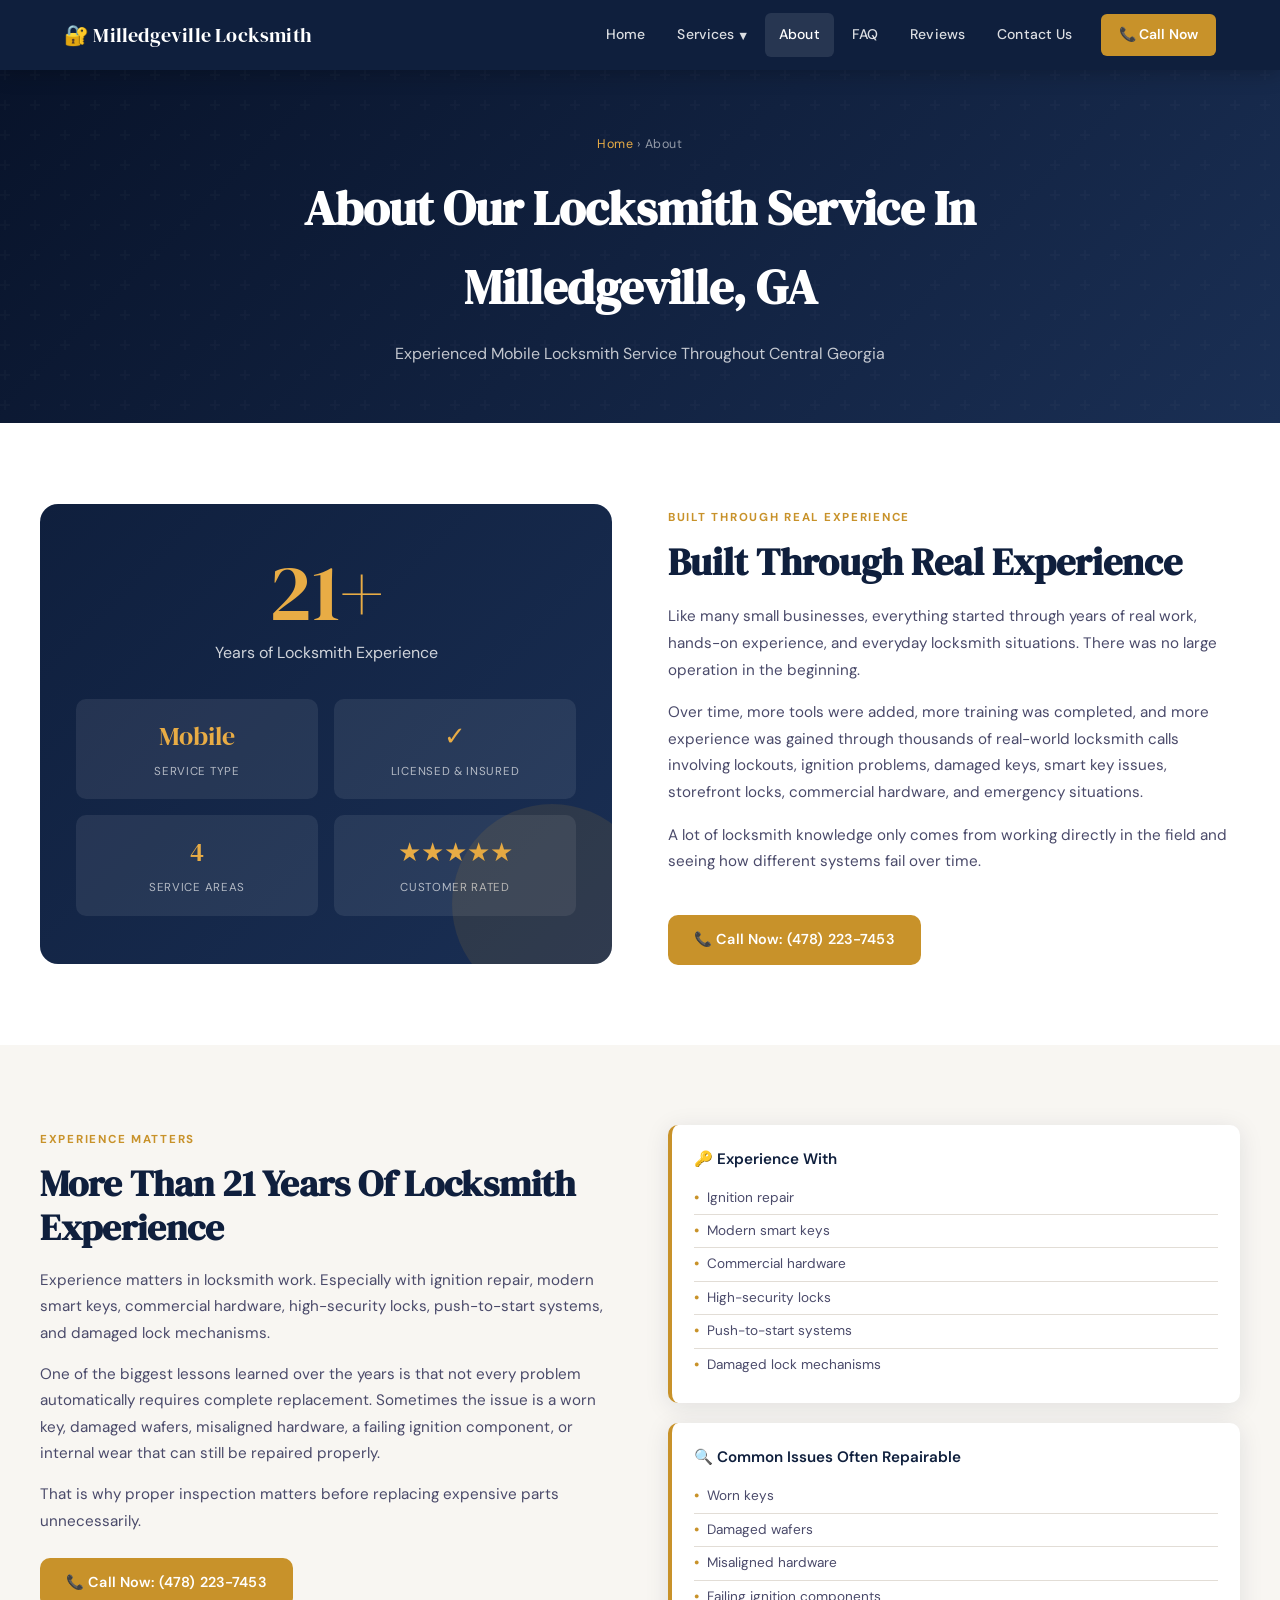
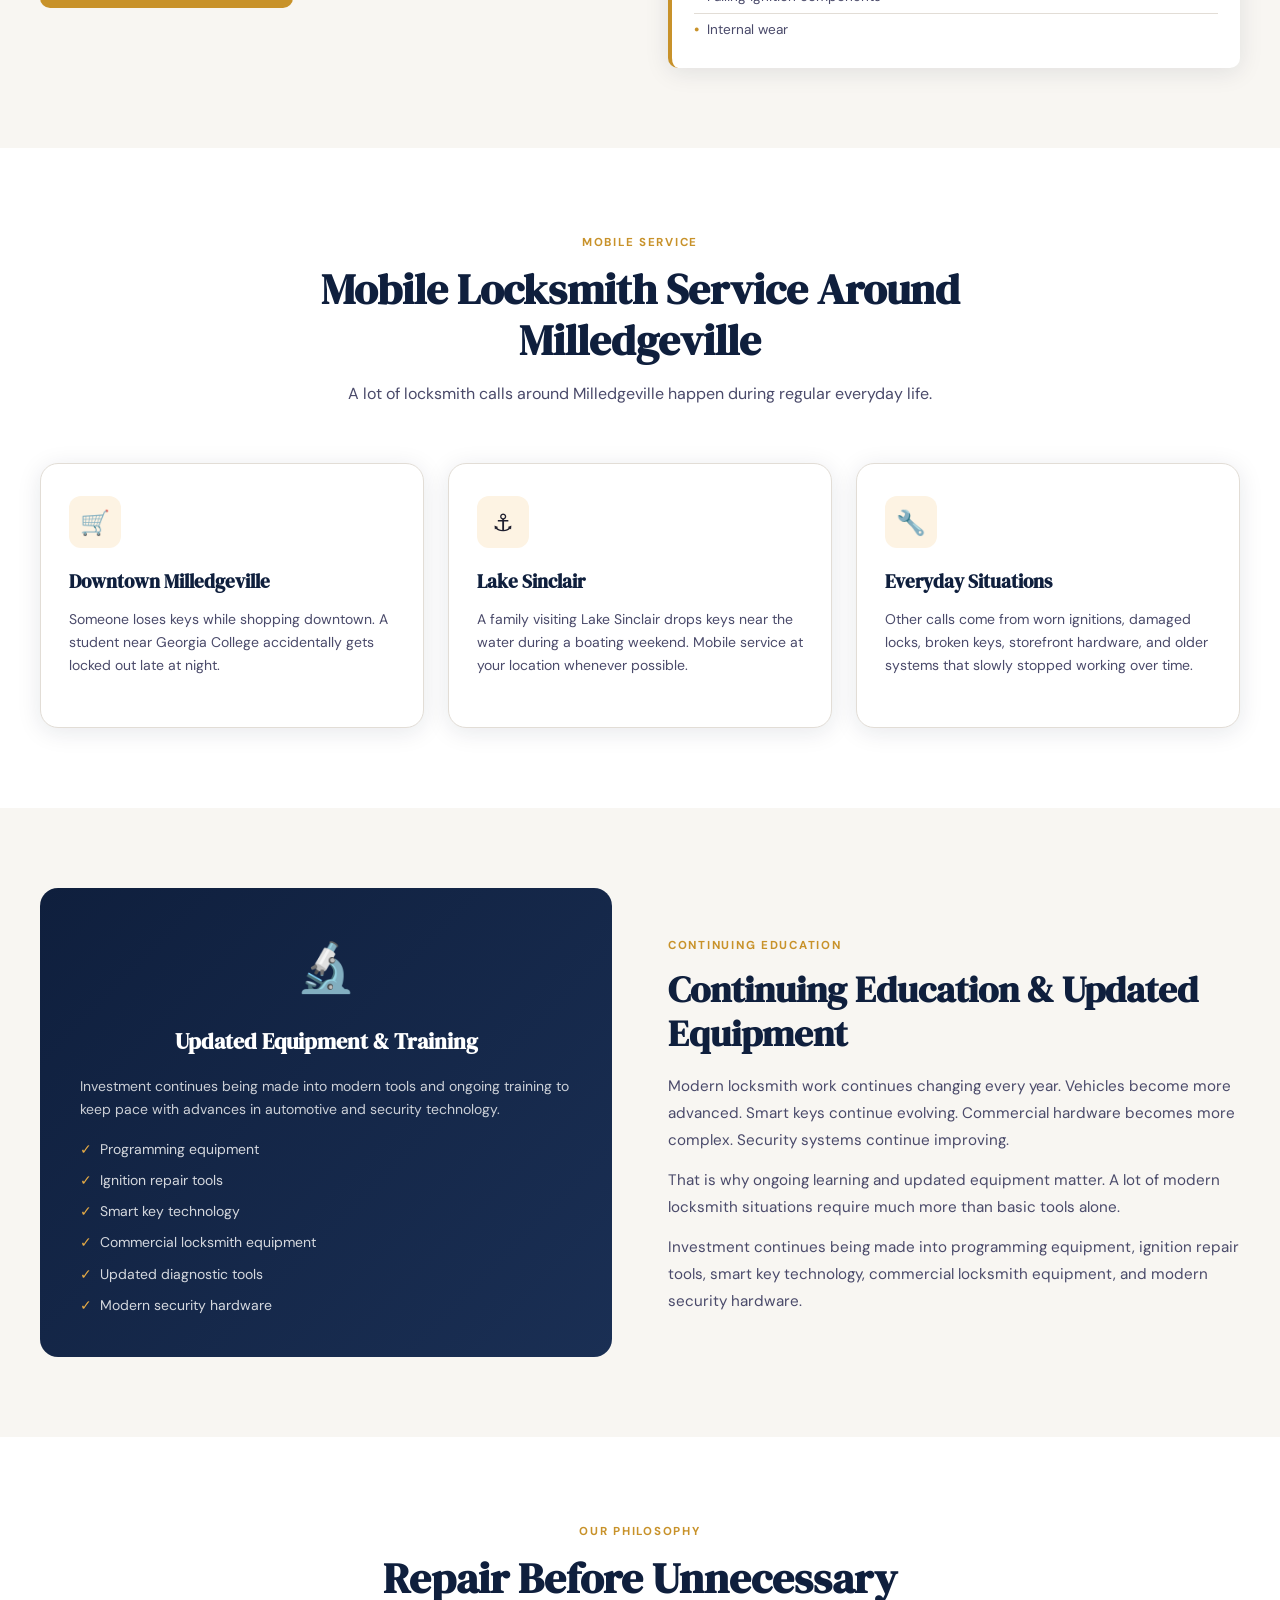
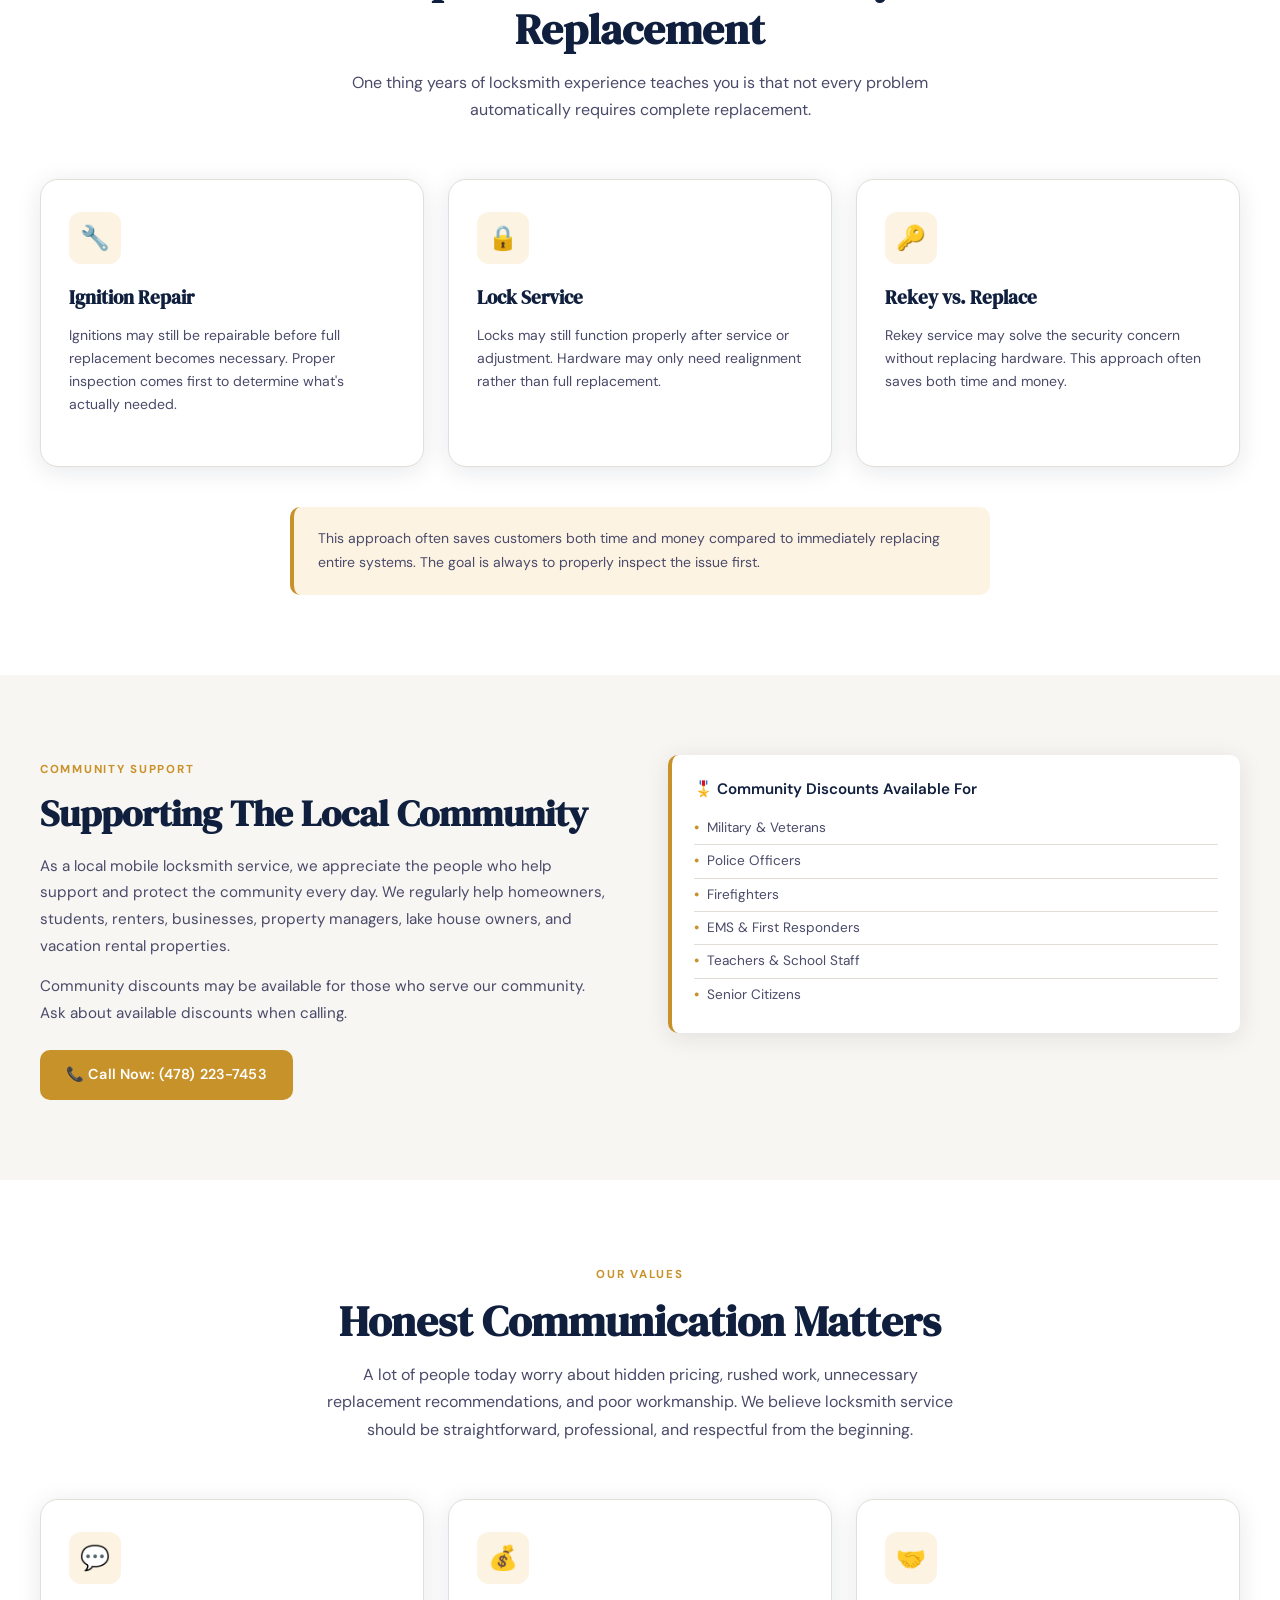
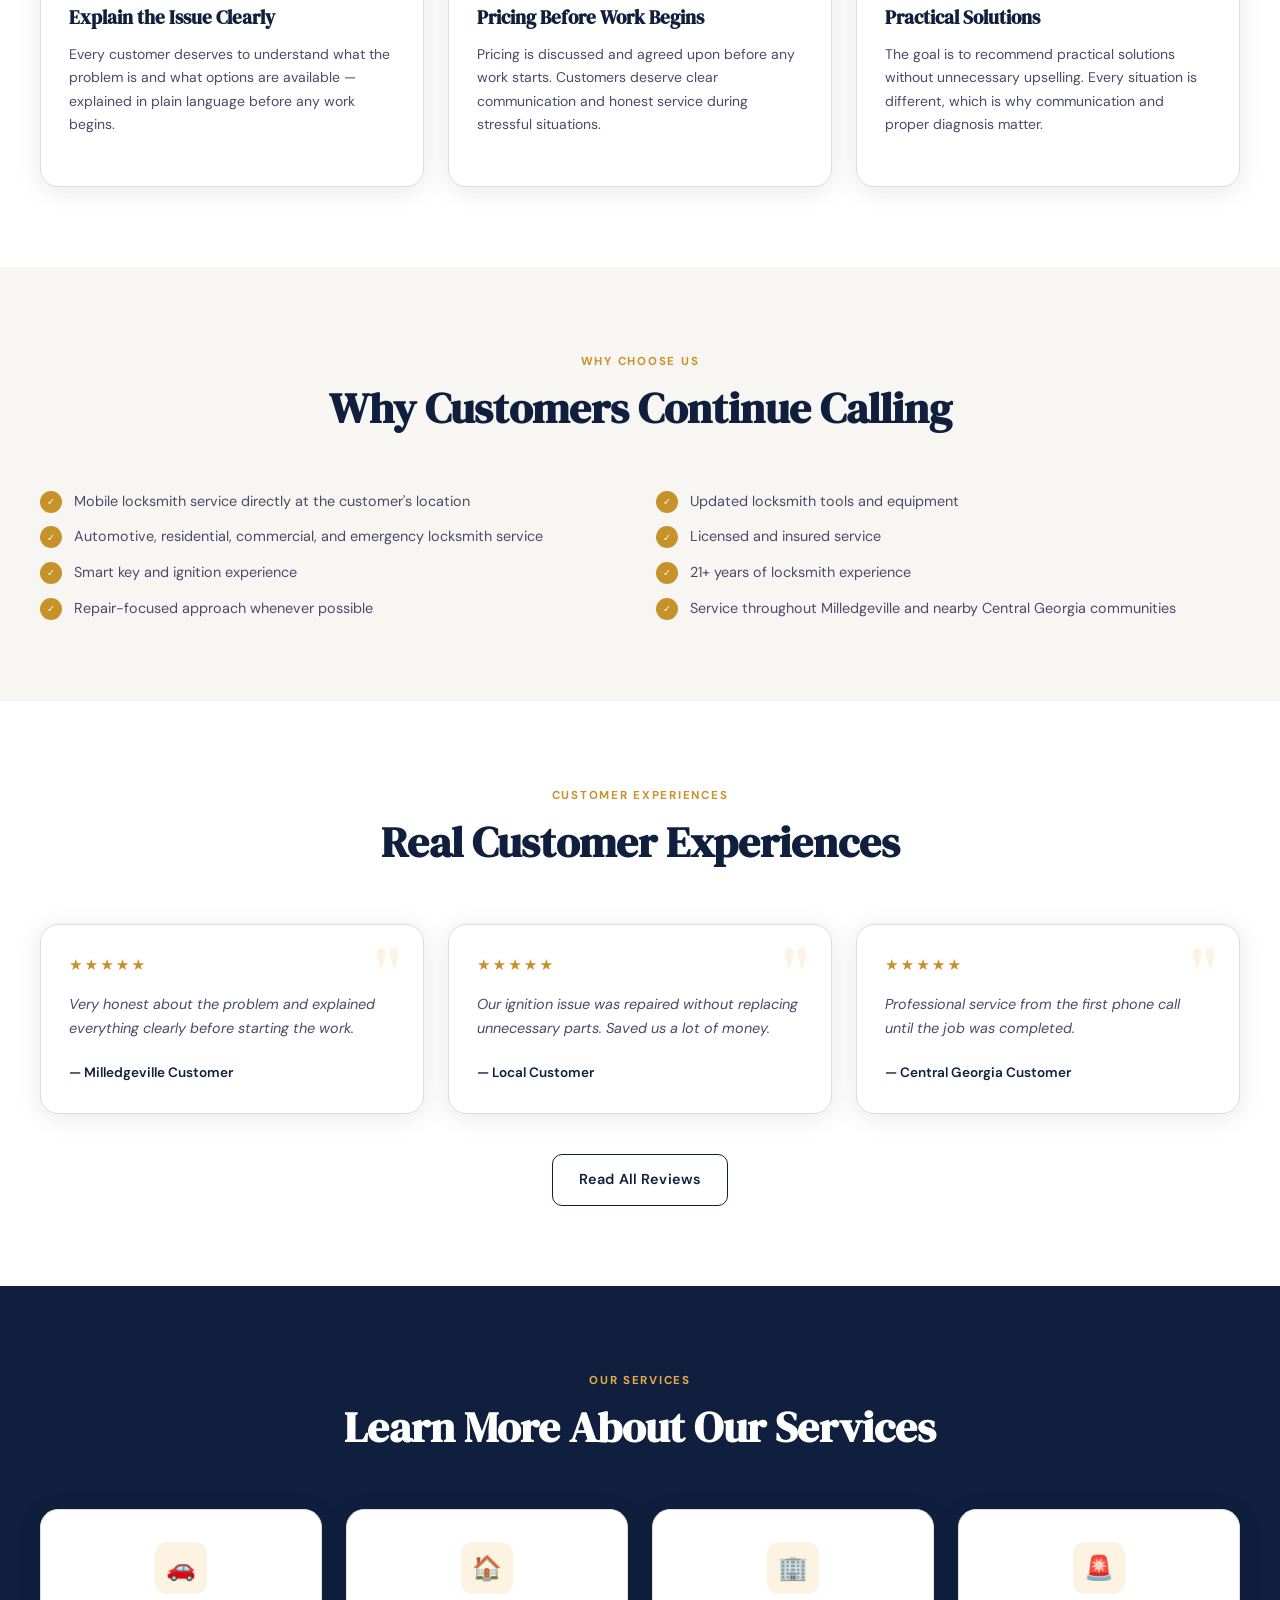
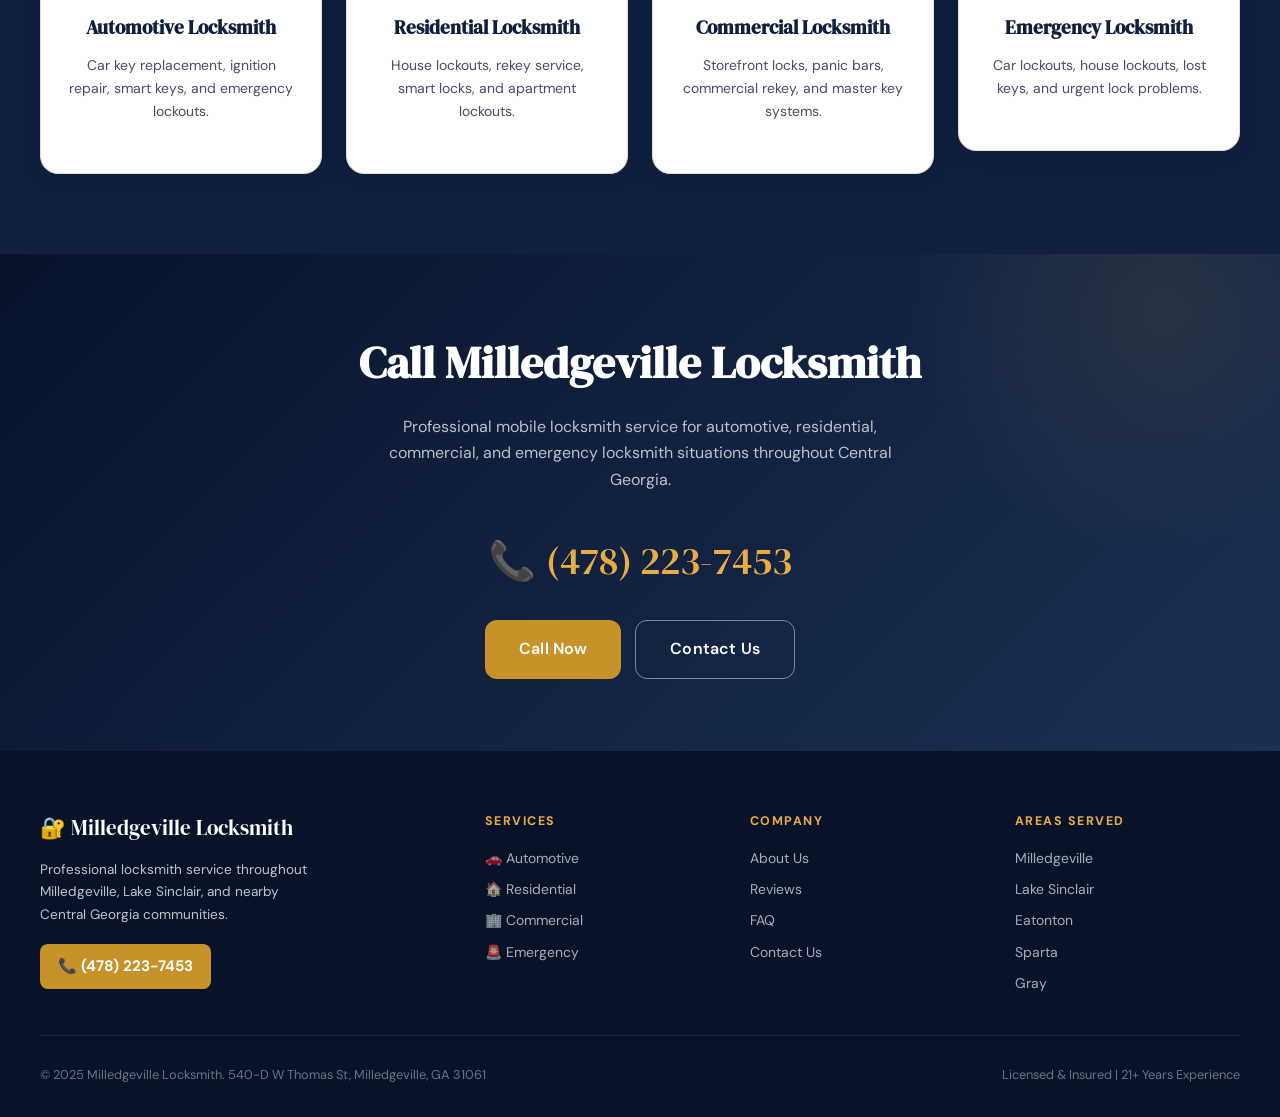
==== commit 4b770d72: "chnages done" ====
--- a/about.html
+++ b/about.html
@@ -16,7 +16,6 @@
   <div class="nav-container">
     <a href="../index.html" class="nav-logo">
       <span class="logo-main">🔐 Milledgeville Locksmith</span>
-      <span class="logo-sub">Milledgeville, GA &bull; (478) 223-7453</span>
     </a>
     <ul class="nav-menu" role="menubar">
       <li class="nav-item"><a href="../index.html" class="nav-link">Home</a></li>
@@ -388,8 +387,7 @@
   <div class="footer-grid">
     <div class="footer-brand">
       <span class="logo-main">🔐 Milledgeville Locksmith</span>
-      <span class="logo-sub">Milledgeville, GA</span>
-      <p>Professional mobile locksmith service throughout Milledgeville, Lake Sinclair, and nearby Central Georgia communities.</p>
+      <p>Professional locksmith service throughout Milledgeville, Lake Sinclair, and nearby Central Georgia communities.</p>
       <a href="tel:4782237453" class="footer-phone">📞 (478) 223-7453</a>
     </div>
     <div class="footer-col">
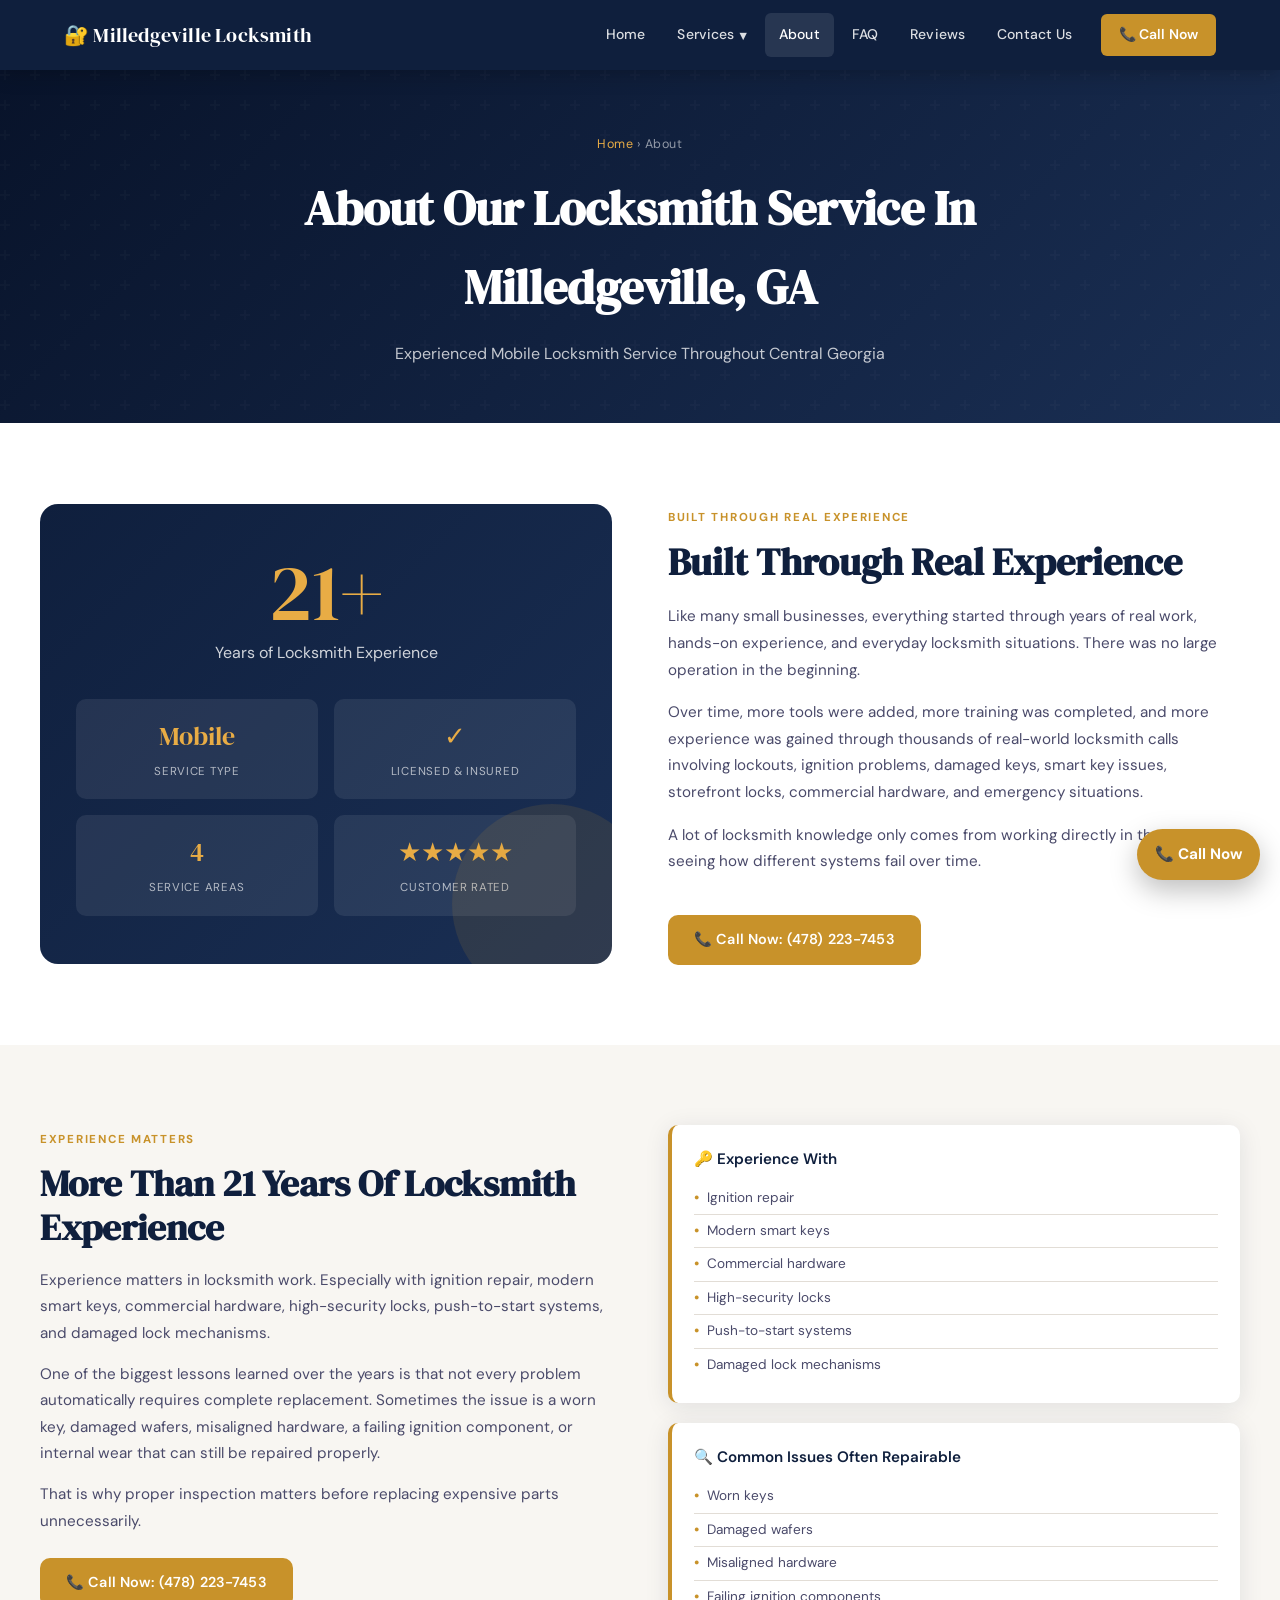
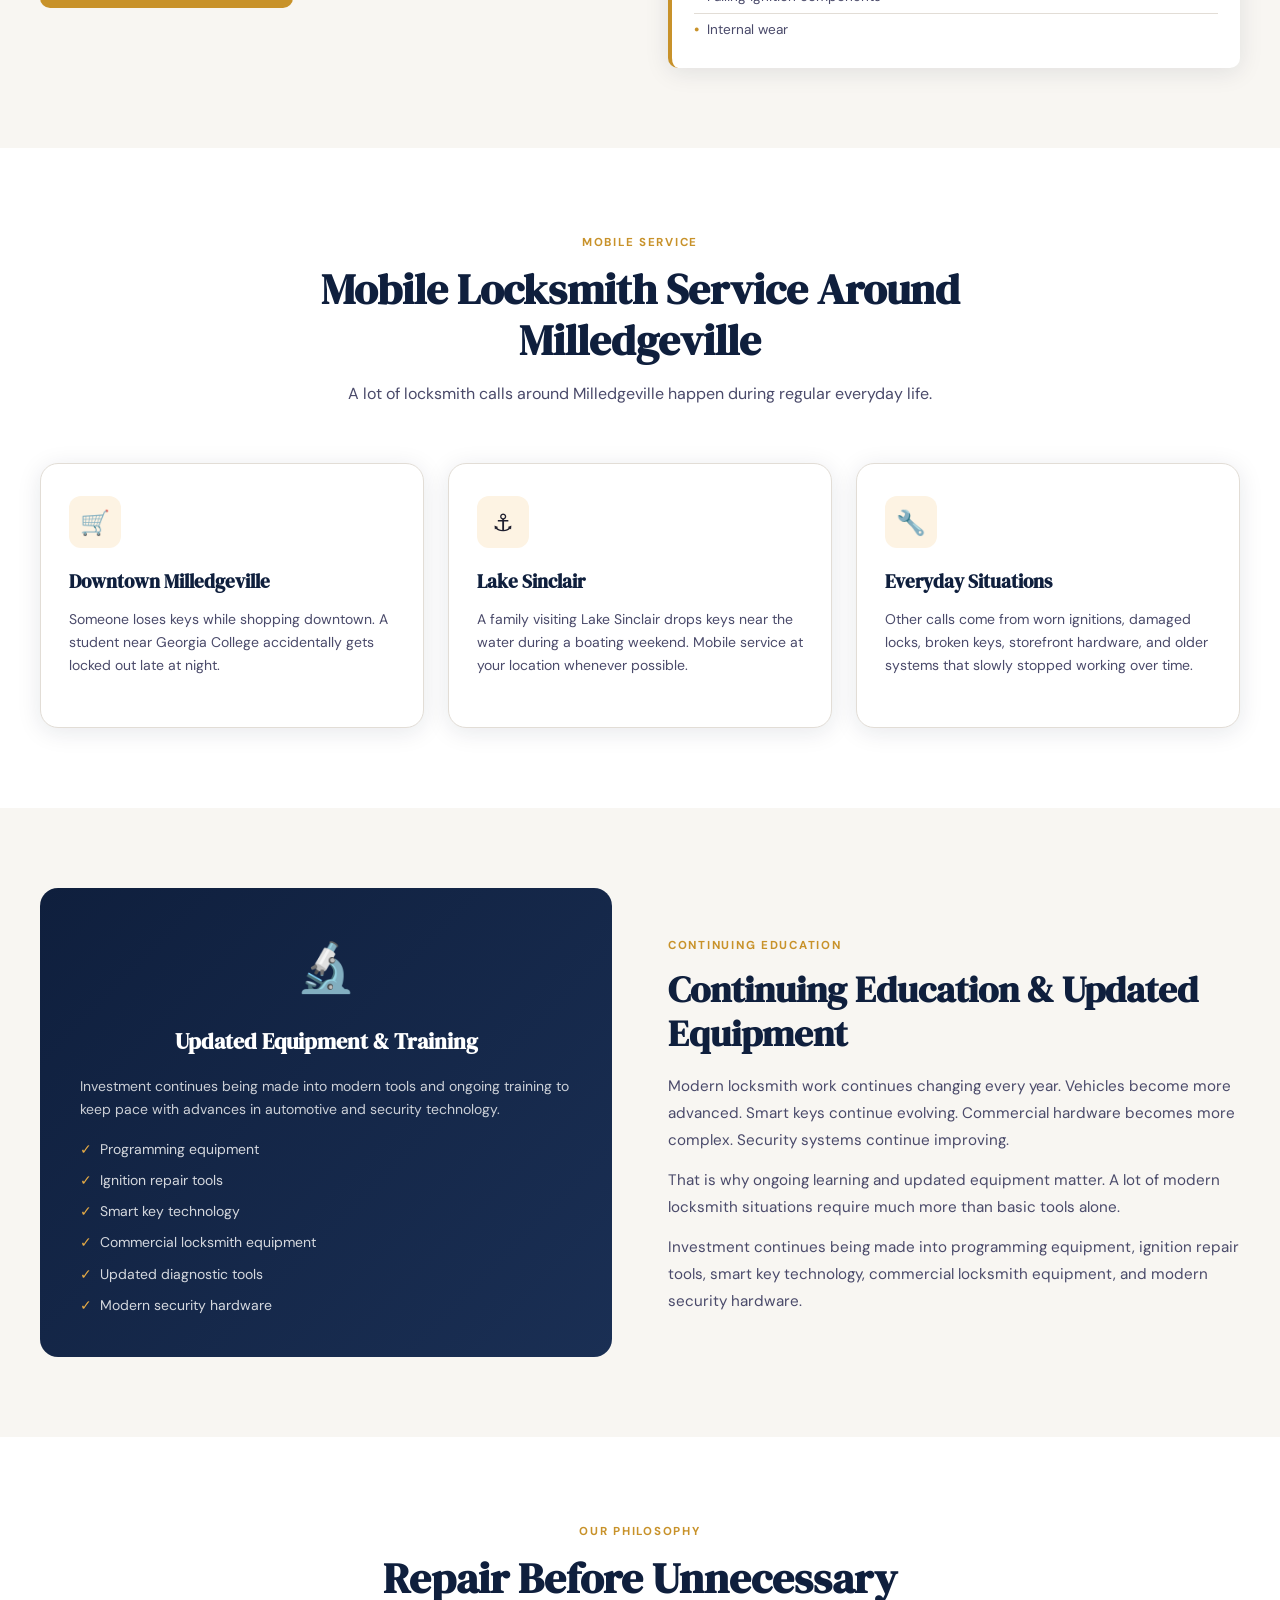
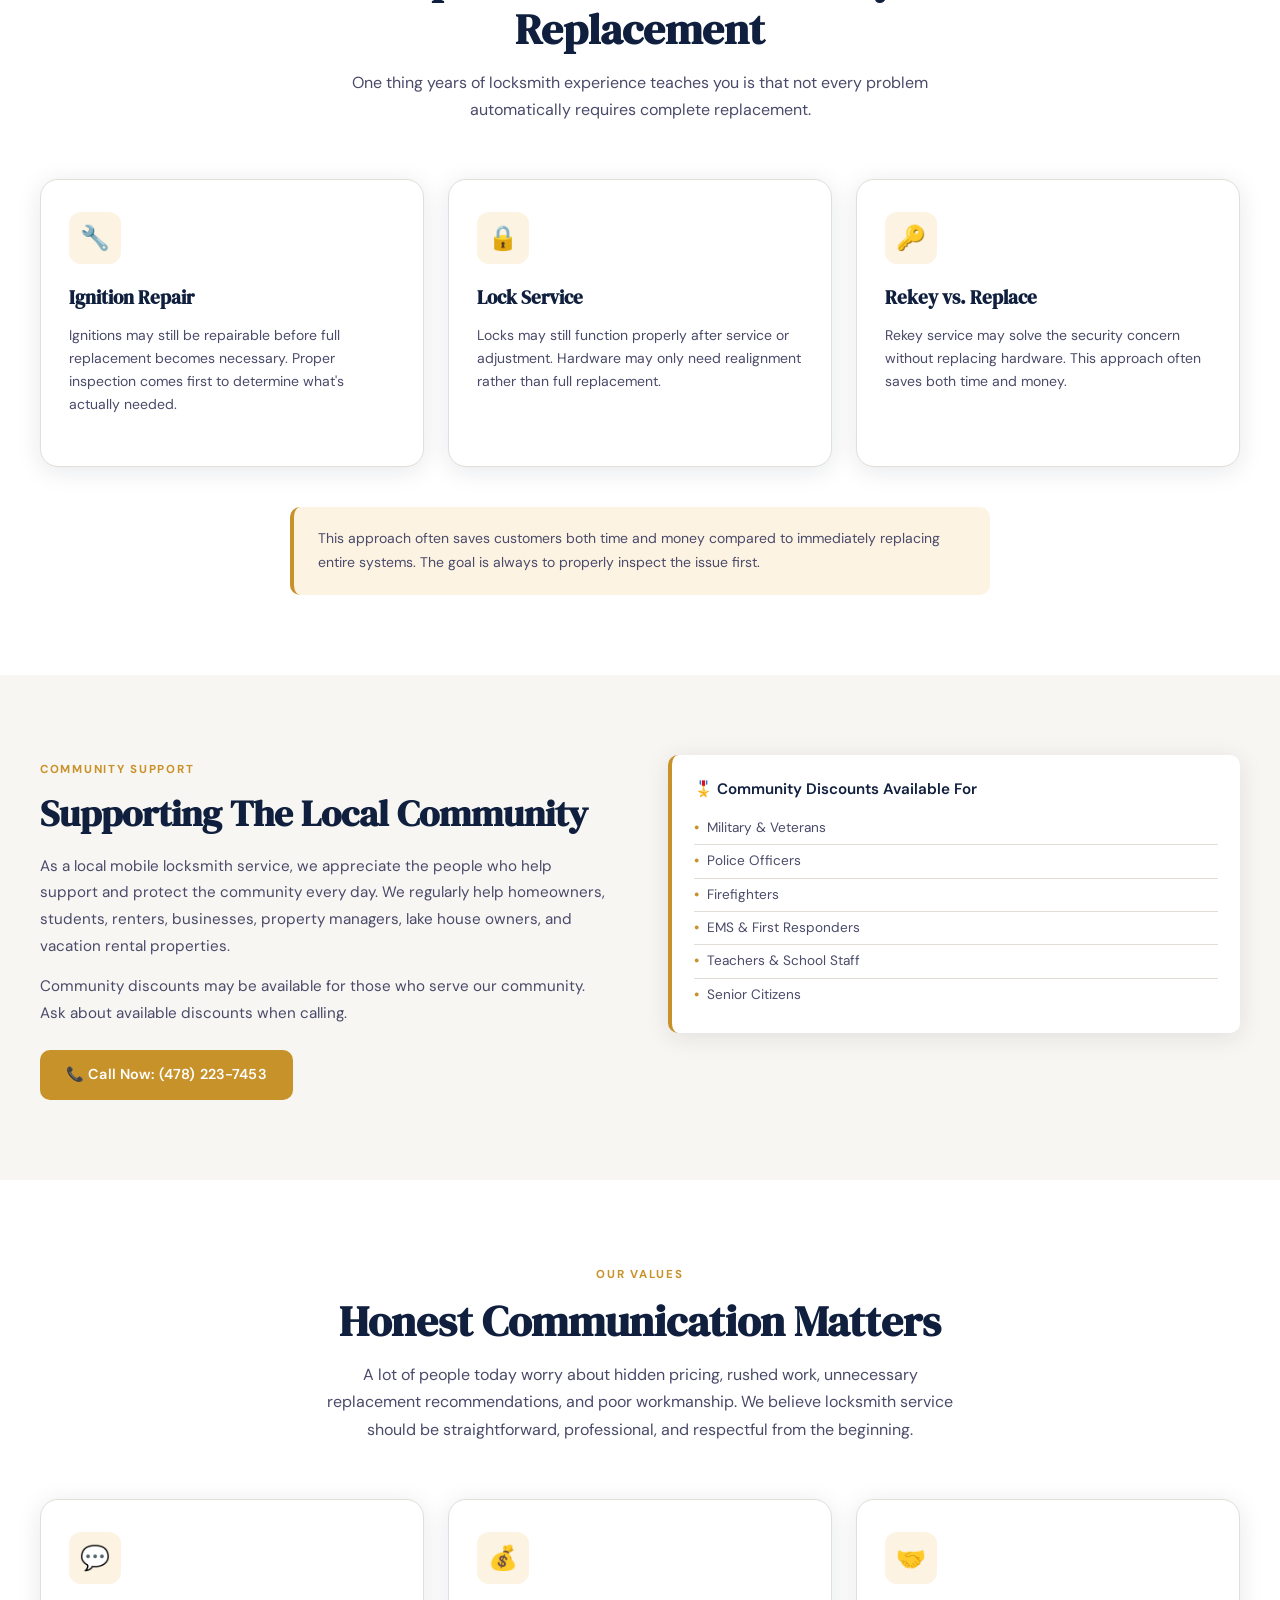
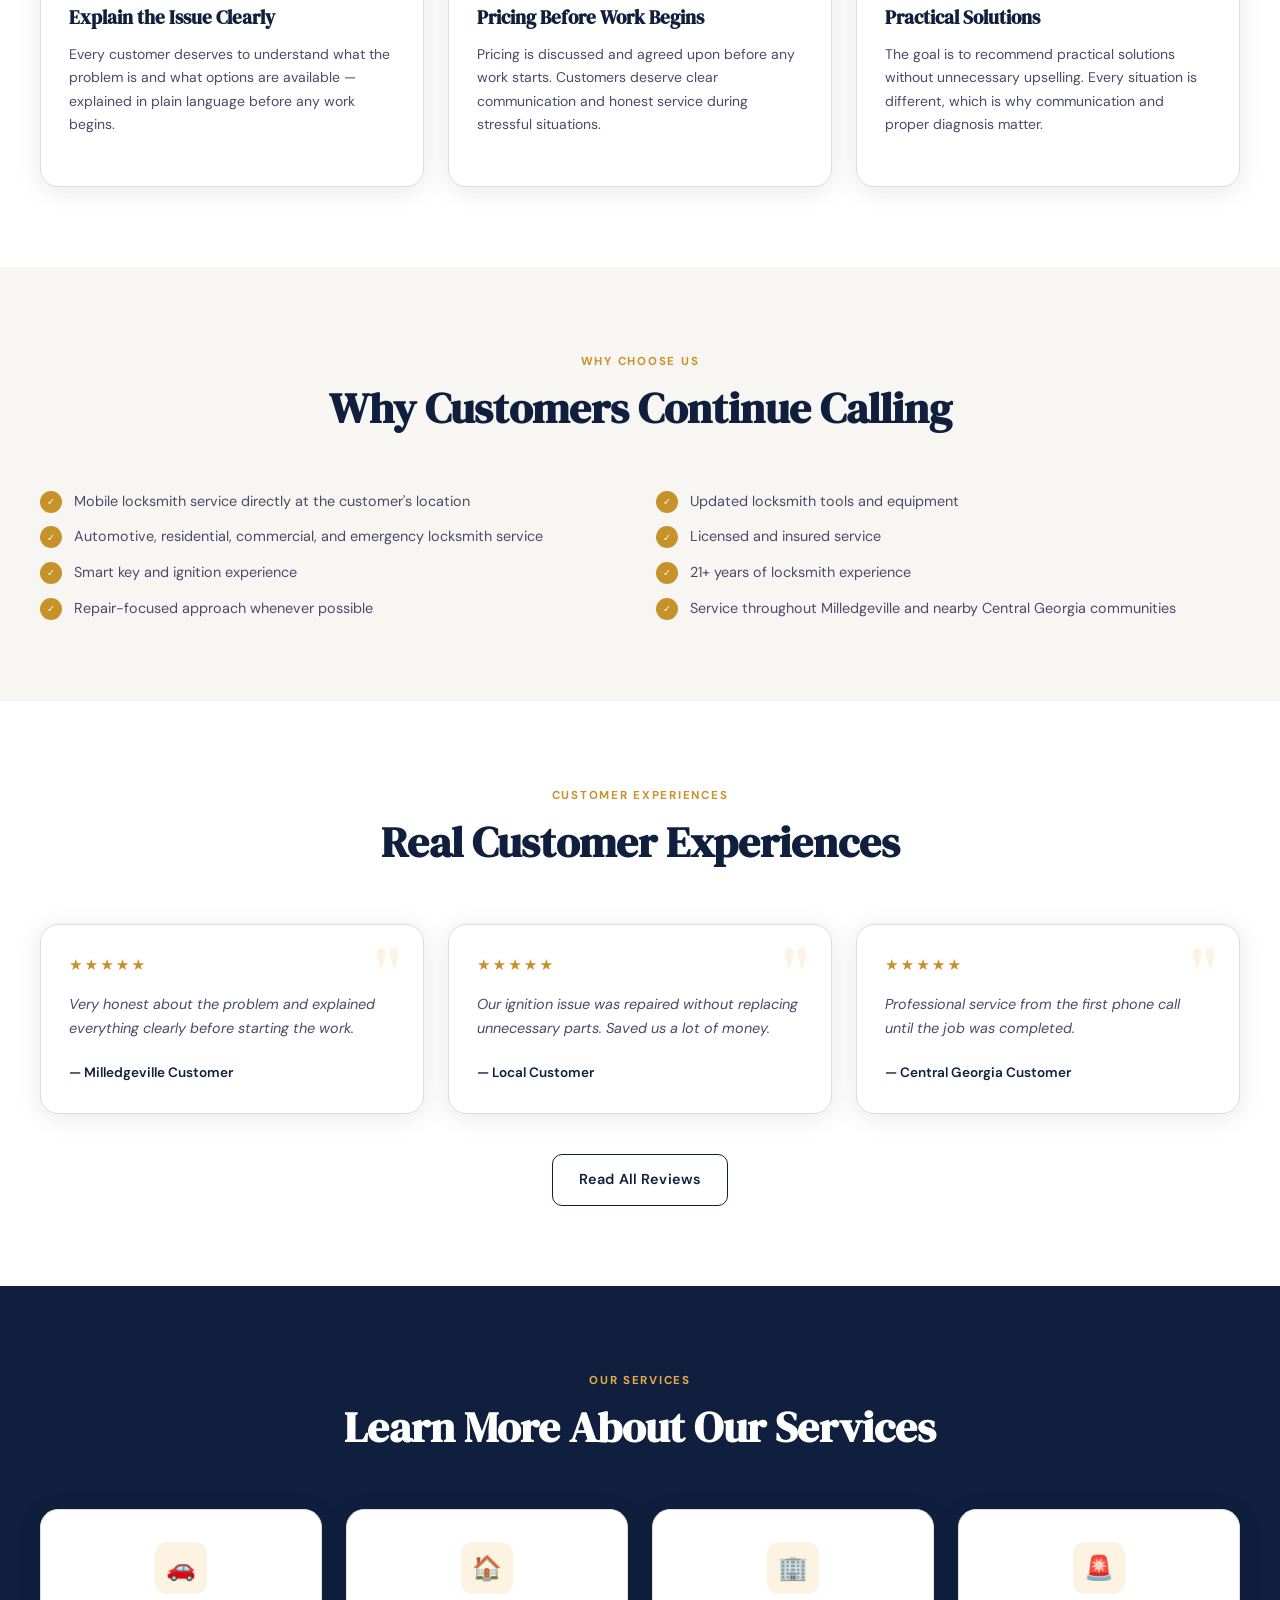
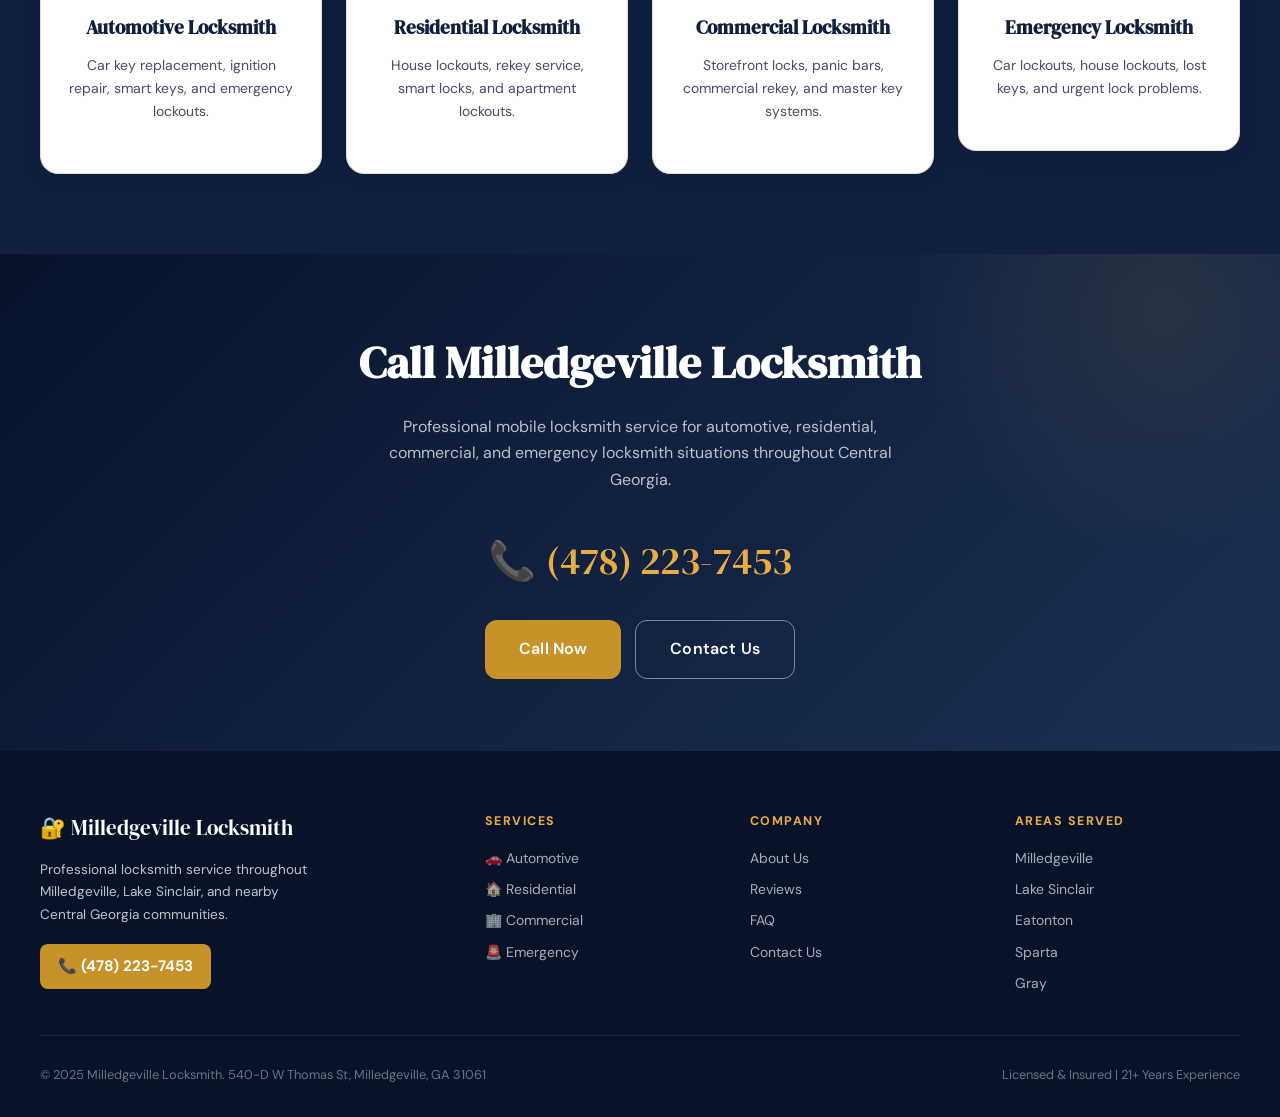
==== commit 4186b7e1: "added floting thing" ====
--- a/about.html
+++ b/about.html
@@ -52,6 +52,7 @@
     <a href="tel:4782237453" class="mobile-cta">📞 Call (478) 223-7453</a>
   </div>
 </nav>
+  <a href="tel:4782237453" class="floating-call-btn" aria-label="Call now">📞 Call Now</a>
 
 <header class="page-header">
   <div class="page-header-inner">
--- a/style.css
+++ b/style.css
@@ -226,6 +226,29 @@
   position: relative;
   overflow: hidden;
 }
+.floating-call-btn {
+  position: fixed;
+  right: 20px;
+  bottom: 20px;
+  z-index: 1100;
+  display: inline-flex;
+  align-items: center;
+  justify-content: center;
+  gap: 8px;
+  background: var(--gold);
+  color: var(--white);
+  padding: 13px 18px;
+  border-radius: 999px;
+  font-weight: 700;
+  font-size: 0.95rem;
+  box-shadow: 0 10px 28px rgba(0, 0, 0, 0.26);
+  transition: transform var(--transition), box-shadow var(--transition), background var(--transition);
+}
+.floating-call-btn:hover {
+  background: var(--gold-light);
+  transform: translateY(-2px);
+  box-shadow: 0 14px 34px rgba(0, 0, 0, 0.3);
+}
 .hero::before {
   content: '';
   position: absolute;
@@ -627,26 +650,12 @@
   transition: background var(--transition);
 }
 .faq-q:hover { background: var(--gold-pale); }
-.faq-q.open { background: var(--gold-pale); color: var(--gold); }
+.faq-q.open { background: transparent; color: var(--navy); }
 .faq-q .faq-icon {
-  width: 24px;
-  height: 24px;
-  background: var(--navy);
-  border-radius: 50%;
-  display: flex;
-  align-items: center;
-  justify-content: center;
-  color: white;
-  font-size: 0.75rem;
-  flex-shrink: 0;
-  transition: transform var(--transition), background var(--transition);
-}
-.faq-q.open .faq-icon {
-  transform: rotate(45deg);
-  background: var(--gold);
+  display: none;
 }
 .faq-a {
-  display: none;
+  display: block;
   padding: 0 24px 20px;
   font-size: 0.9rem;
   color: var(--text-mid);
@@ -1103,11 +1112,26 @@
   .card-grid { grid-template-columns: 1fr; }
   .trust-bar-inner { gap: 20px; }
   .page-header { padding: 48px 18px 40px; }
+  .floating-call-btn {
+    right: 12px;
+    bottom: 12px;
+    padding: 10px 14px;
+    font-size: 0.84rem;
+    border-radius: 999px;
+  }
 }
 @media (max-width: 480px) {
   .hero-actions { flex-direction: column; align-items: center; }
   .hero-actions .btn { width: 100%; justify-content: center; }
   .about-visual .about-stats { grid-template-columns: 1fr 1fr; }
+  .floating-call-btn {
+    right: 10px;
+    bottom: 10px;
+    left: auto;
+    width: auto;
+    padding: 9px 12px;
+    font-size: 0.8rem;
+  }
 }
 
 /* ===== UTILITY ===== */
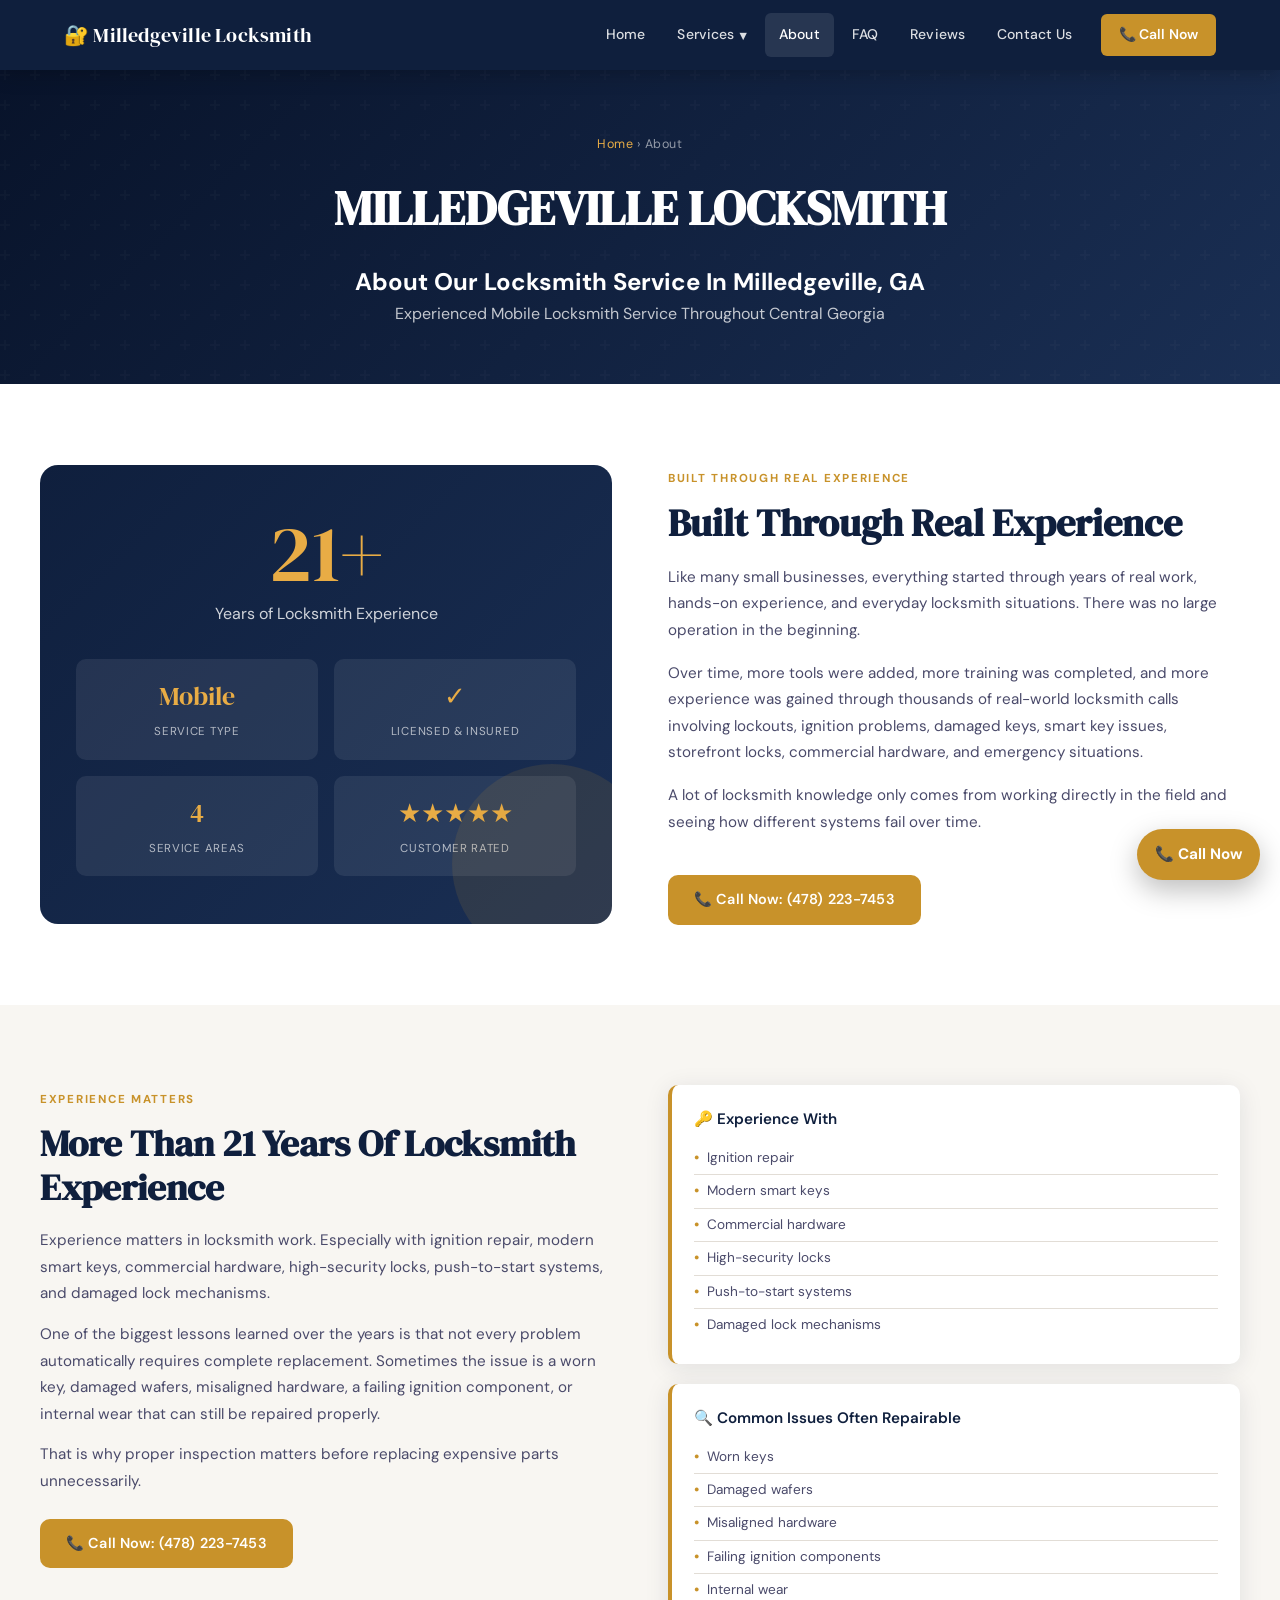
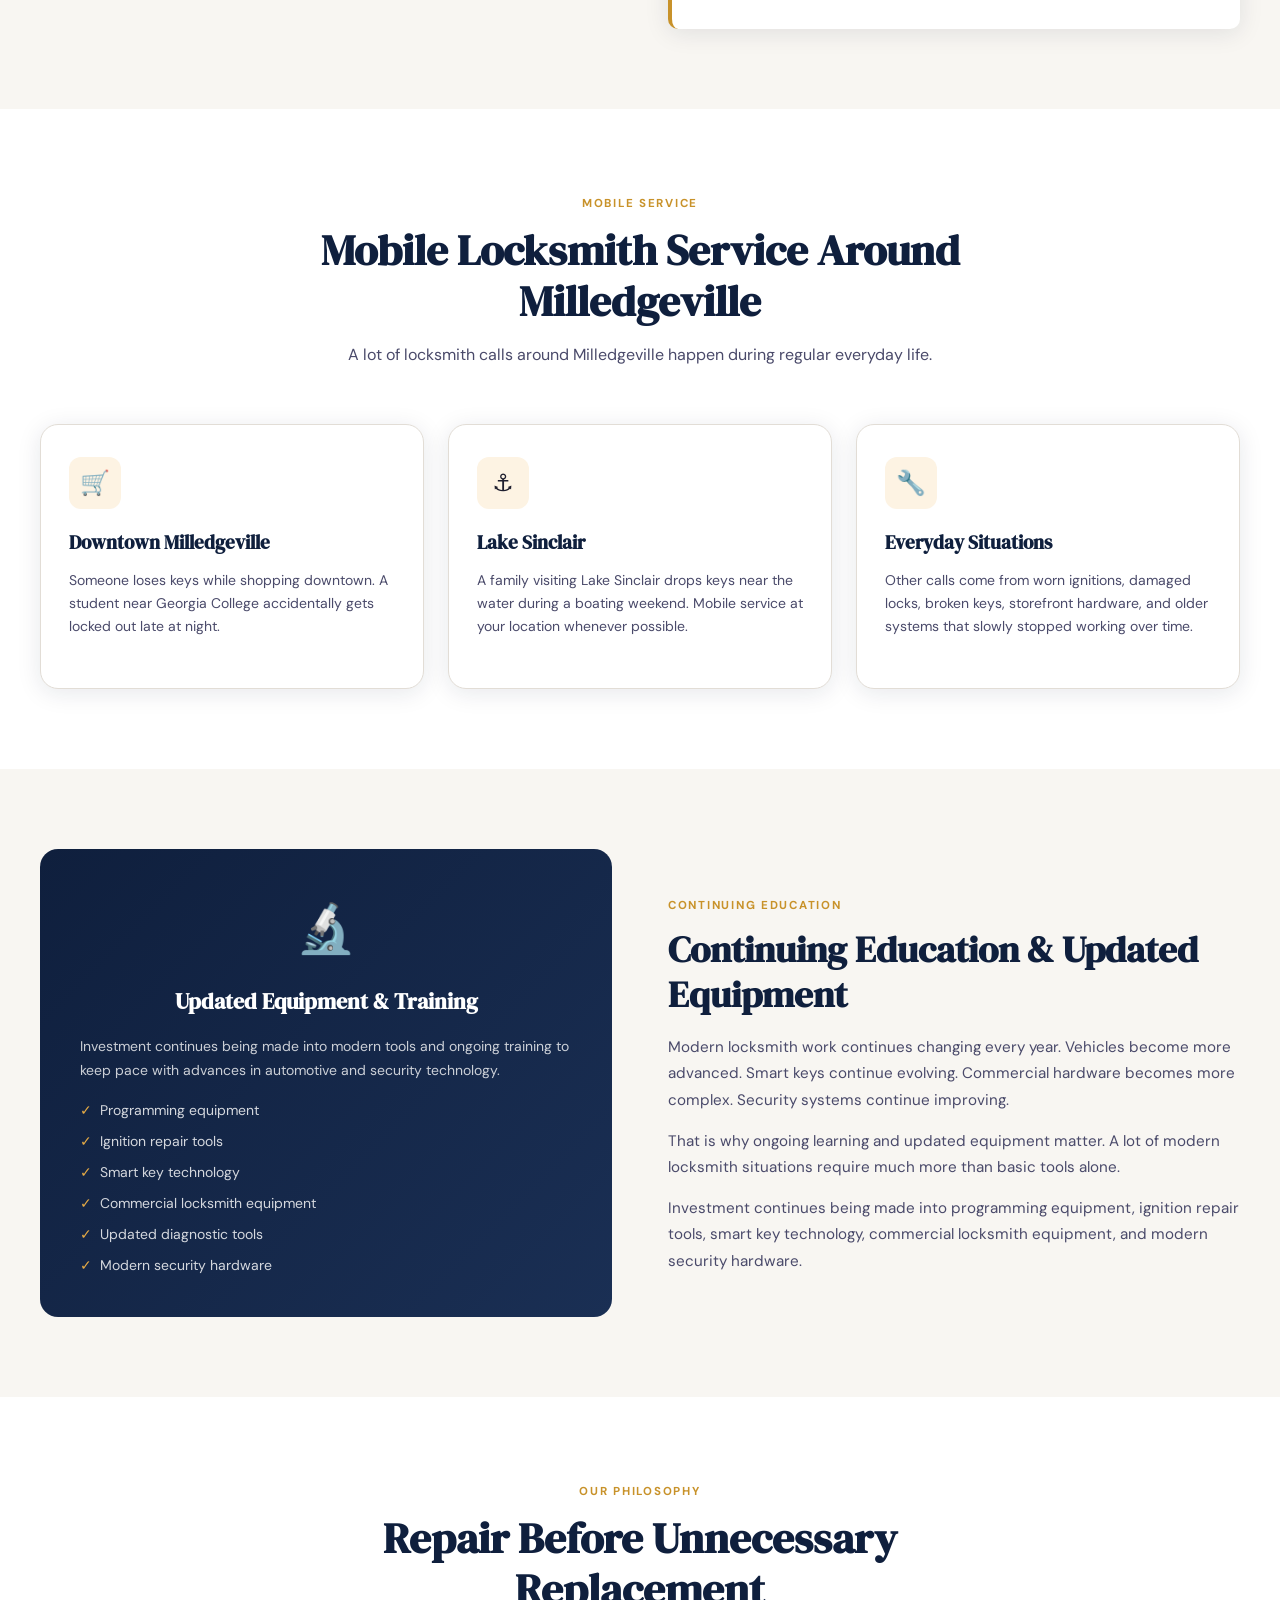
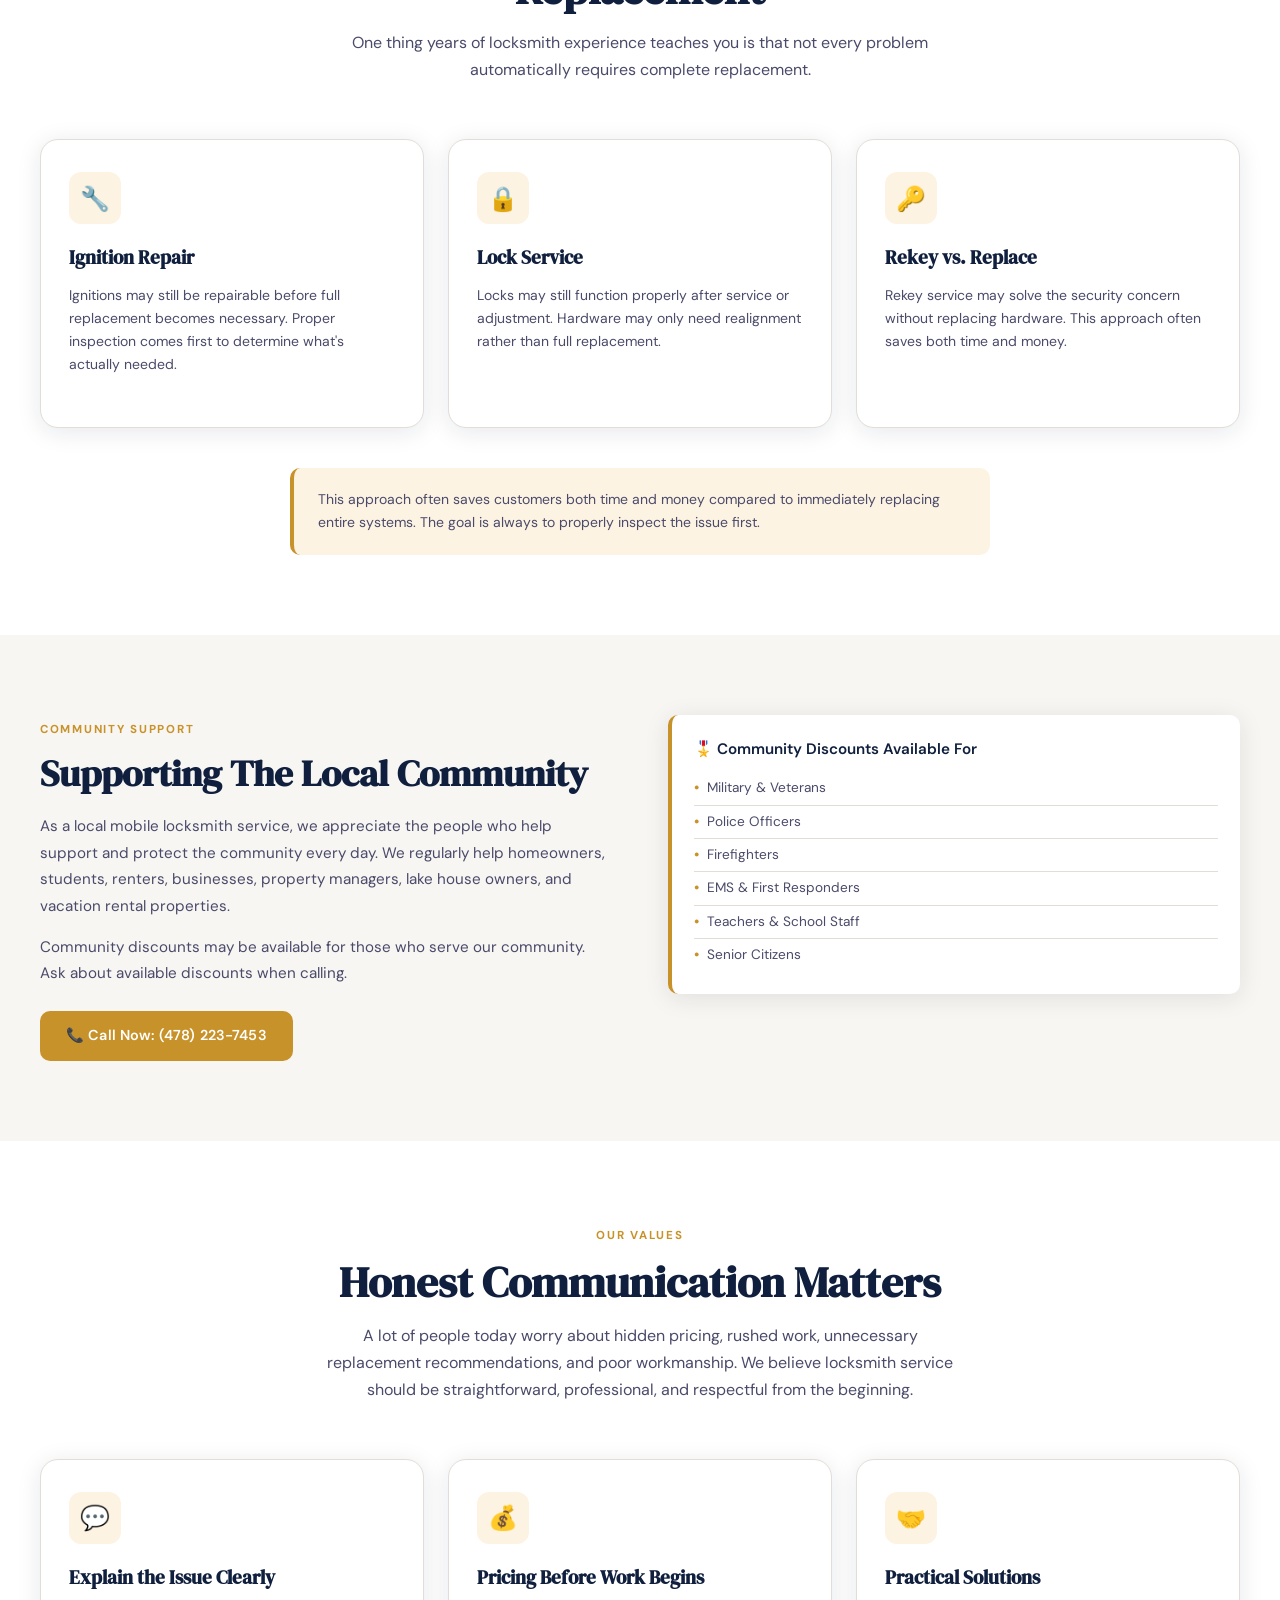
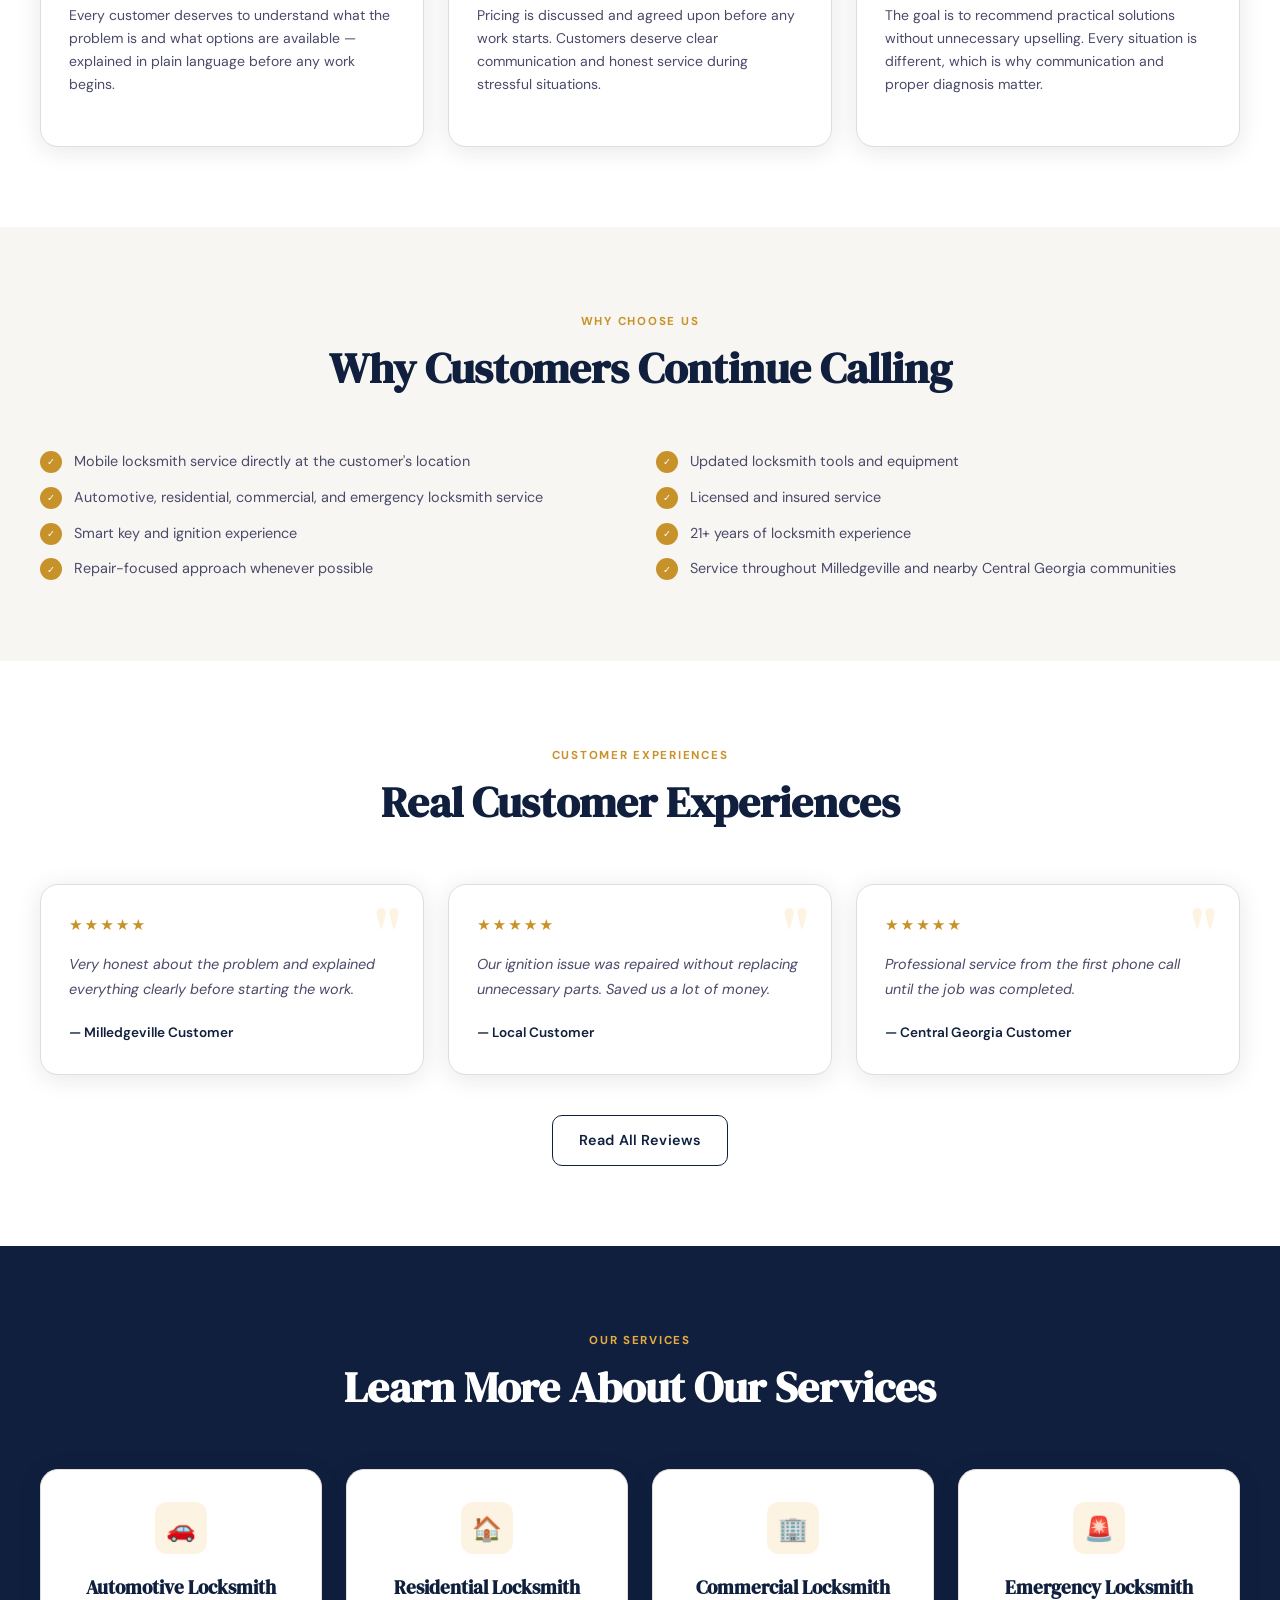
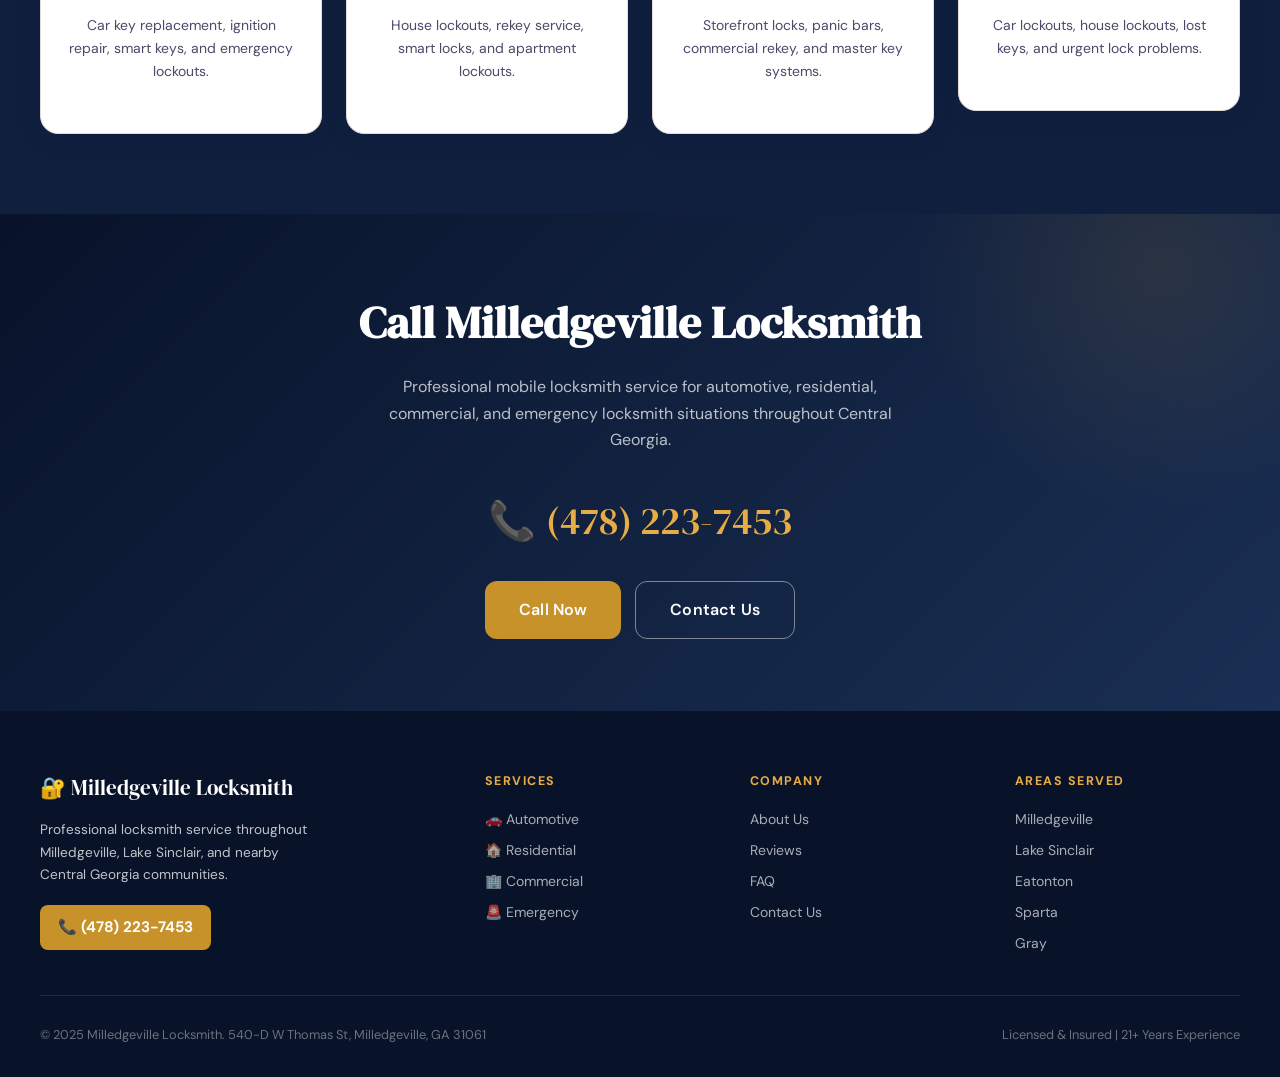
==== commit f7fcccc4: "done" ====
--- a/about.html
+++ b/about.html
@@ -57,7 +57,8 @@
 <header class="page-header">
   <div class="page-header-inner">
     <div class="breadcrumb"><a href="../index.html">Home</a> › About</div>
-    <h1>About Our Locksmith Service In Milledgeville, GA</h1>
+    <h1>MILLEDGEVILLE LOCKSMITH</h1>
+    <h2>About Our Locksmith Service In Milledgeville, GA</h2>
     <p>Experienced Mobile Locksmith Service Throughout Central Georgia</p>
   </div>
 </header>
